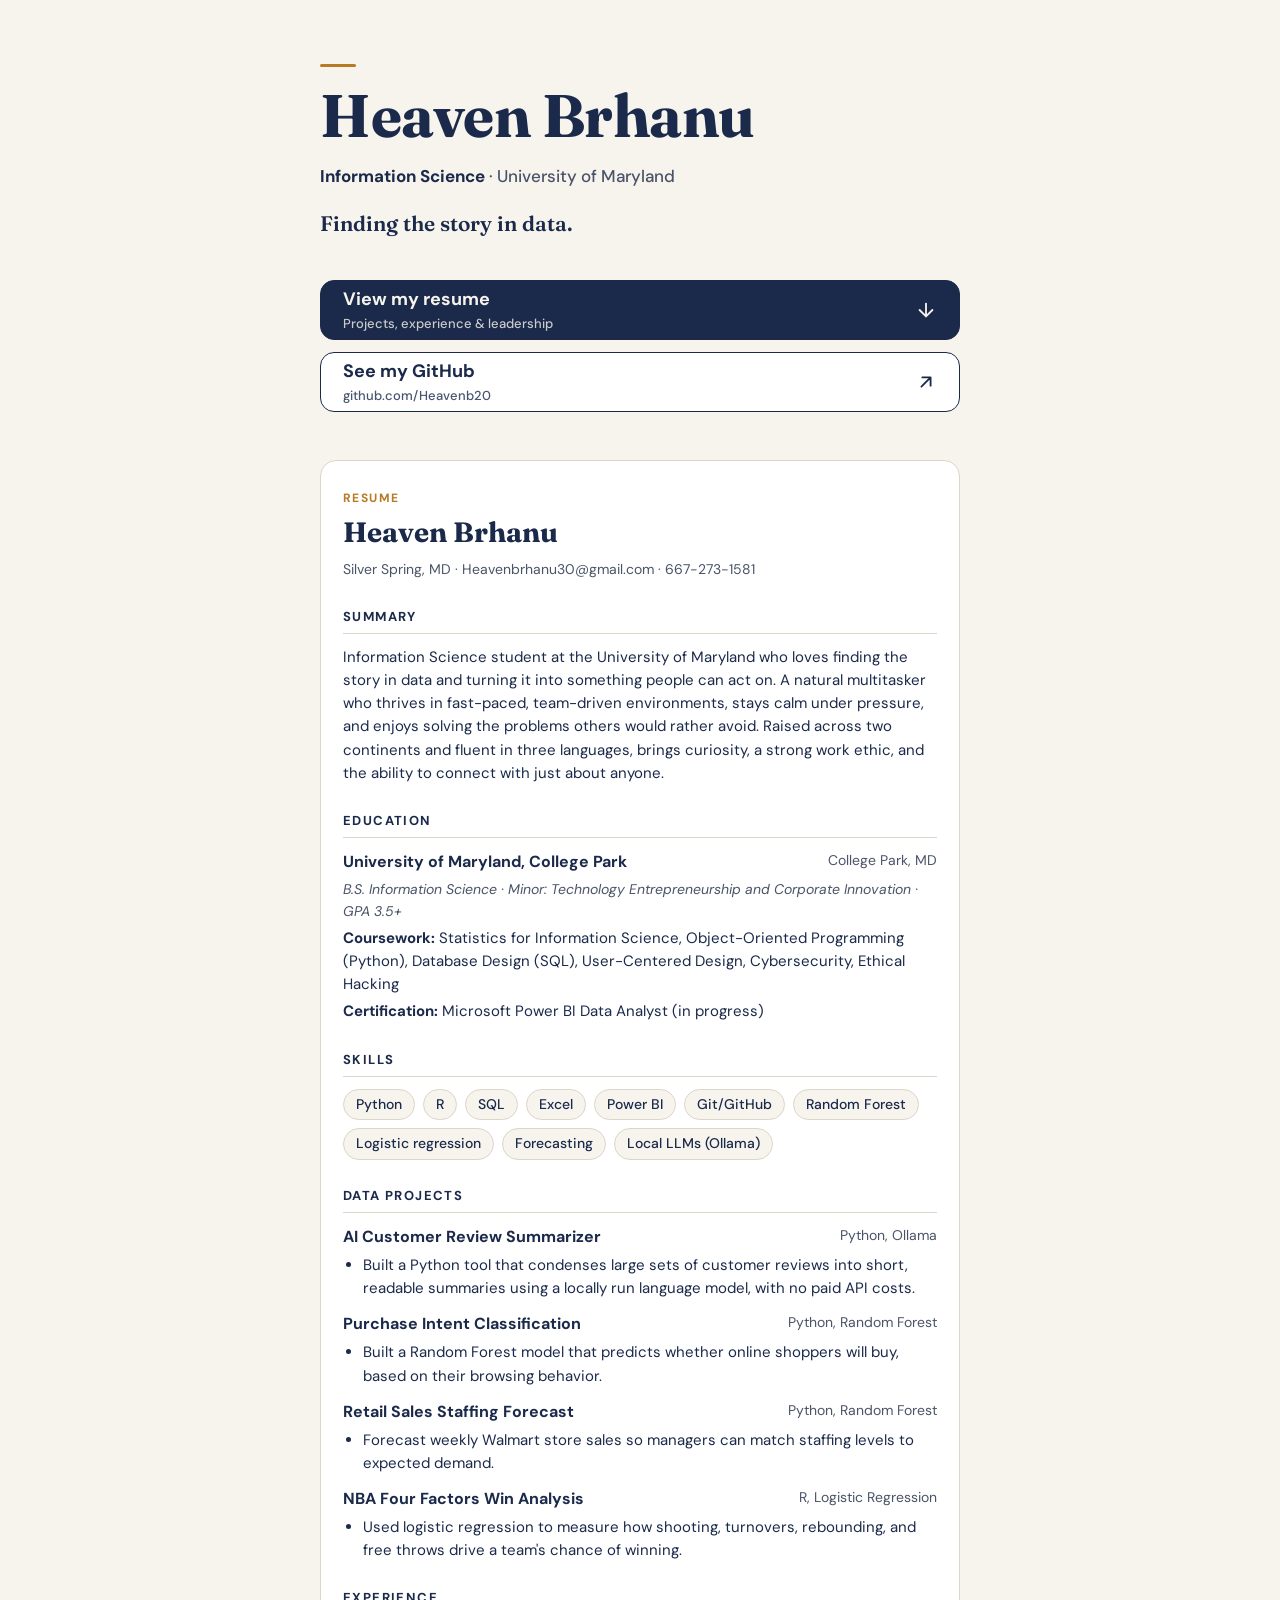
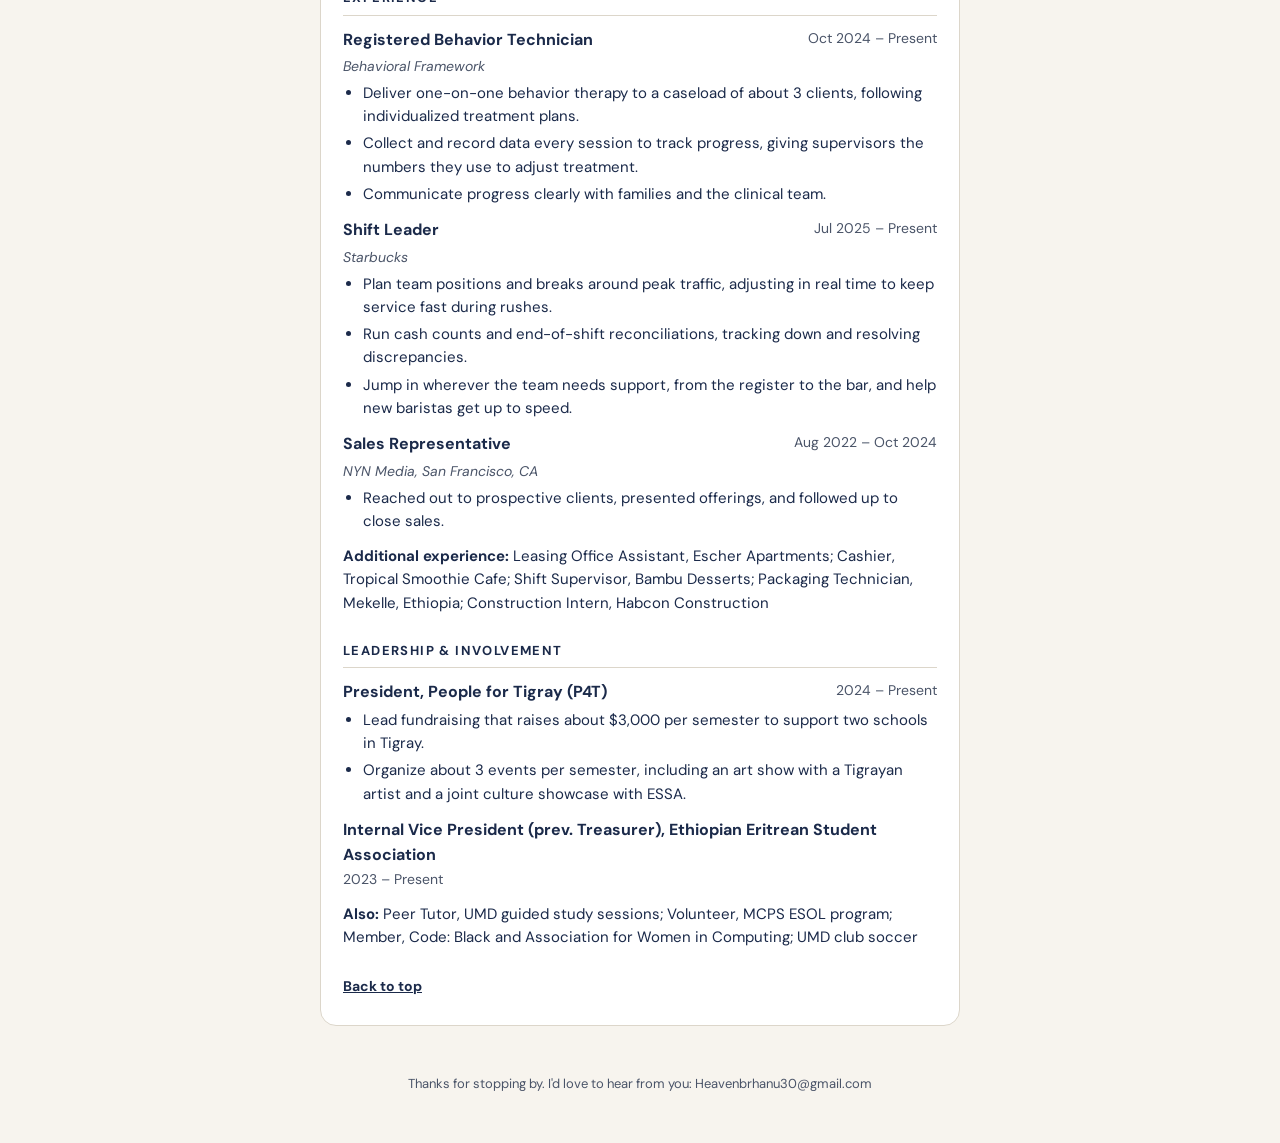
==== index.html @ 91c2128a "Create index.html" ====
<!doctype html>
<html lang="en">
<head>
<meta charset="utf-8">
<meta name="viewport" content="width=device-width, initial-scale=1, viewport-fit=cover">
<meta name="description" content="Heaven Brhanu, Information Science at the University of Maryland. Resume and GitHub.">
<title>Heaven Brhanu</title>
<link rel="preconnect" href="https://fonts.googleapis.com">
<link rel="preconnect" href="https://fonts.gstatic.com" crossorigin>
<link rel="stylesheet" href="https://fonts.googleapis.com/css2?family=Fraunces:opsz,wght@9..144,600;9..144,700&family=DM+Sans:wght@400;500;700&display=swap">
<style>
:root{
  --ground:#F7F4EE; --surface:#FFFFFF; --ink:#1B2A4A; --muted:#4A5468; --line:#DCD6CA;
  --accent:#B87A24; --btn:#1B2A4A; --btn-ink:#F7F4EE; --btn2:#FFFFFF; --btn2-ink:#1B2A4A;
}
@media (prefers-color-scheme: dark){
  :root:not([data-theme="light"]){
    color-scheme:dark;
    --ground:#141D33; --surface:#1B2742; --ink:#F2EEE6; --muted:#B4BACB; --line:#2F3C5C;
    --accent:#E0A650; --btn:#F2EEE6; --btn-ink:#141D33; --btn2:#1B2742; --btn2-ink:#F2EEE6;
  }
}
:root[data-theme="dark"]{
  color-scheme:dark;
  --ground:#141D33; --surface:#1B2742; --ink:#F2EEE6; --muted:#B4BACB; --line:#2F3C5C;
  --accent:#E0A650; --btn:#F2EEE6; --btn-ink:#141D33; --btn2:#1B2742; --btn2-ink:#F2EEE6;
}
*{box-sizing:border-box}
html{scroll-behavior:smooth}
@media (prefers-reduced-motion: reduce){html{scroll-behavior:auto}}
body{background:var(--ground);color:var(--ink);font-family:'DM Sans',system-ui,-apple-system,'Segoe UI',sans-serif;font-size:16px;line-height:1.55;padding-inline:20px}
.wrap{max-width:640px;margin:0 auto}
.intro{padding-block:56px 40px;display:flex;flex-direction:column;gap:18px}
.bar{width:36px;height:3px;background:var(--accent);border-radius:2px}
h1{font-family:'Fraunces',Georgia,serif;font-weight:700;font-size:clamp(40px,11vw,60px);line-height:1;letter-spacing:-0.5px;margin:0;text-wrap:balance}
.role{margin:0;font-size:17px;font-weight:500;color:var(--muted)}
.role strong{color:var(--ink);font-weight:700}
.tag{margin:0;font-family:'Fraunces',Georgia,serif;font-weight:600;font-size:21px;color:var(--ink)}
.actions{display:flex;flex-direction:column;gap:12px;padding-bottom:48px}
.btn{display:flex;align-items:center;justify-content:space-between;gap:12px;min-height:60px;padding:0 22px;border-radius:14px;text-decoration:none;font-weight:700;font-size:18px;border:1.5px solid var(--ink);transition:transform .15s ease}
.btn:hover{transform:translateY(-1px)}
.btn:focus-visible{outline:3px solid var(--accent);outline-offset:3px}
.btn.primary{background:var(--btn);color:var(--btn-ink)}
.btn.secondary{background:var(--btn2);color:var(--btn2-ink)}
.btn svg{flex-shrink:0}
.btn small{display:block;font-weight:500;font-size:13px;opacity:.8}
.resume{background:var(--surface);border:1px solid var(--line);border-radius:16px;padding:28px 22px;margin-bottom:48px;display:flex;flex-direction:column;gap:26px}
.resume header{display:flex;flex-direction:column;gap:4px}
.eyebrow{margin:0;font-size:12px;font-weight:700;letter-spacing:1.4px;text-transform:uppercase;color:var(--accent)}
.resume h2{font-family:'Fraunces',Georgia,serif;font-size:28px;margin:0}
.contact{margin:0;font-size:14px;color:var(--muted);word-break:break-word}
section.part{display:flex;flex-direction:column;gap:12px}
h3{margin:0;font-size:13px;font-weight:700;letter-spacing:1.4px;text-transform:uppercase;color:var(--ink);padding-bottom:6px;border-bottom:1.5px solid var(--line)}
.item{display:flex;flex-direction:column;gap:4px}
.item-head{display:flex;flex-wrap:wrap;justify-content:space-between;gap:2px 12px}
.item-head b{font-size:16px}
.item-head span{font-size:14px;color:var(--muted);font-variant-numeric:tabular-nums}
.sub{margin:0;font-size:14px;font-style:italic;color:var(--muted)}
ul{margin:0;padding-left:20px;display:flex;flex-direction:column;gap:4px}
li{font-size:15px}
p.plain{margin:0;font-size:15px}
.chips{display:flex;flex-wrap:wrap;gap:8px}
.chip{font-size:14px;font-weight:500;padding:4px 12px;border-radius:999px;border:1px solid var(--line);background:var(--ground)}
.top{align-self:flex-start;font-size:14px;font-weight:700;color:var(--ink)}
footer{padding-block:0 40px;font-size:13px;color:var(--muted);text-align:center}
</style>
</head>
<body>

<div class="wrap">
  <div class="intro">
    <div class="bar"></div>
    <h1>Heaven Brhanu</h1>
    <p class="role"><strong>Information Science</strong> · University of Maryland</p>
    <p class="tag">Finding the story in data.</p>
  </div>

  <nav class="actions" aria-label="Choose what to see">
    <a class="btn primary" href="#resume" id="go-resume">
      <span>View my resume<small>Projects, experience &amp; leadership</small></span>
      <svg width="22" height="22" viewBox="0 0 24 24" fill="none" stroke="currentColor" stroke-width="2" stroke-linecap="round" stroke-linejoin="round" aria-hidden="true"><path d="M12 5v14M5 12l7 7 7-7"/></svg>
    </a>
    <a class="btn secondary" href="https://github.com/Heavenb20"  id="go-github">
      <span>See my GitHub<small>github.com/Heavenb20</small></span>
      <svg width="22" height="22" viewBox="0 0 24 24" fill="none" stroke="currentColor" stroke-width="2" stroke-linecap="round" stroke-linejoin="round" aria-hidden="true"><path d="M7 17 17 7M8 7h9v9"/></svg>
    </a>
  </nav>

  <article class="resume" id="resume">
    <header>
      <p class="eyebrow">Resume</p>
      <h2>Heaven Brhanu</h2>
      <p class="contact">Silver Spring, MD · Heavenbrhanu30@gmail.com · 667-273-1581</p>
    </header>

    <section class="part">
      <h3>Summary</h3>
      <p class="plain">Information Science student at the University of Maryland who loves finding the story in data and turning it into something people can act on. A natural multitasker who thrives in fast-paced, team-driven environments, stays calm under pressure, and enjoys solving the problems others would rather avoid. Raised across two continents and fluent in three languages, brings curiosity, a strong work ethic, and the ability to connect with just about anyone.</p>
    </section>

    <section class="part">
      <h3>Education</h3>
      <div class="item">
        <div class="item-head"><b>University of Maryland, College Park</b><span>College Park, MD</span></div>
        <p class="sub">B.S. Information Science · Minor: Technology Entrepreneurship and Corporate Innovation · GPA 3.5+</p>
        <p class="plain"><b>Coursework:</b> Statistics for Information Science, Object-Oriented Programming (Python), Database Design (SQL), User-Centered Design, Cybersecurity, Ethical Hacking</p>
        <p class="plain"><b>Certification:</b> Microsoft Power BI Data Analyst (in progress)</p>
      </div>
    </section>

    <section class="part">
      <h3>Skills</h3>
      <div class="chips">
        <span class="chip">Python</span><span class="chip">R</span><span class="chip">SQL</span><span class="chip">Excel</span><span class="chip">Power BI</span><span class="chip">Git/GitHub</span><span class="chip">Random Forest</span><span class="chip">Logistic regression</span><span class="chip">Forecasting</span><span class="chip">Local LLMs (Ollama)</span>
      </div>
    </section>

    <section class="part">
      <h3>Data Projects</h3>
      <div class="item">
        <div class="item-head"><b>AI Customer Review Summarizer</b><span>Python, Ollama</span></div>
        <ul><li>Built a Python tool that condenses large sets of customer reviews into short, readable summaries using a locally run language model, with no paid API costs.</li></ul>
      </div>
      <div class="item">
        <div class="item-head"><b>Purchase Intent Classification</b><span>Python, Random Forest</span></div>
        <ul><li>Built a Random Forest model that predicts whether online shoppers will buy, based on their browsing behavior.</li></ul>
      </div>
      <div class="item">
        <div class="item-head"><b>Retail Sales Staffing Forecast</b><span>Python, Random Forest</span></div>
        <ul><li>Forecast weekly Walmart store sales so managers can match staffing levels to expected demand.</li></ul>
      </div>
      <div class="item">
        <div class="item-head"><b>NBA Four Factors Win Analysis</b><span>R, Logistic Regression</span></div>
        <ul><li>Used logistic regression to measure how shooting, turnovers, rebounding, and free throws drive a team's chance of winning.</li></ul>
      </div>
    </section>

    <section class="part">
      <h3>Experience</h3>
      <div class="item">
        <div class="item-head"><b>Registered Behavior Technician</b><span>Oct 2024 – Present</span></div>
        <p class="sub">Behavioral Framework</p>
        <ul>
          <li>Deliver one-on-one behavior therapy to a caseload of about 3 clients, following individualized treatment plans.</li>
          <li>Collect and record data every session to track progress, giving supervisors the numbers they use to adjust treatment.</li>
          <li>Communicate progress clearly with families and the clinical team.</li>
        </ul>
      </div>
      <div class="item">
        <div class="item-head"><b>Shift Leader</b><span>Jul 2025 – Present</span></div>
        <p class="sub">Starbucks</p>
        <ul>
          <li>Plan team positions and breaks around peak traffic, adjusting in real time to keep service fast during rushes.</li>
          <li>Run cash counts and end-of-shift reconciliations, tracking down and resolving discrepancies.</li>
          <li>Jump in wherever the team needs support, from the register to the bar, and help new baristas get up to speed.</li>
        </ul>
      </div>
      <div class="item">
        <div class="item-head"><b>Sales Representative</b><span>Aug 2022 – Oct 2024</span></div>
        <p class="sub">NYN Media, San Francisco, CA</p>
        <ul><li>Reached out to prospective clients, presented offerings, and followed up to close sales.</li></ul>
      </div>
      <p class="plain"><b>Additional experience:</b> Leasing Office Assistant, Escher Apartments; Cashier, Tropical Smoothie Cafe; Shift Supervisor, Bambu Desserts; Packaging Technician, Mekelle, Ethiopia; Construction Intern, Habcon Construction</p>
    </section>

    <section class="part">
      <h3>Leadership &amp; Involvement</h3>
      <div class="item">
        <div class="item-head"><b>President, People for Tigray (P4T)</b><span>2024 – Present</span></div>
        <ul>
          <li>Lead fundraising that raises about $3,000 per semester to support two schools in Tigray.</li>
          <li>Organize about 3 events per semester, including an art show with a Tigrayan artist and a joint culture showcase with ESSA.</li>
        </ul>
      </div>
      <div class="item">
        <div class="item-head"><b>Internal Vice President (prev. Treasurer), Ethiopian Eritrean Student Association</b><span>2023 – Present</span></div>
      </div>
      <p class="plain"><b>Also:</b> Peer Tutor, UMD guided study sessions; Volunteer, MCPS ESOL program; Member, Code: Black and Association for Women in Computing; UMD club soccer</p>
    </section>

    <a class="top" href="#go-resume">Back to top</a>
  </article>

  <footer>Thanks for stopping by. I'd love to hear from you: Heavenbrhanu30@gmail.com</footer>
</div>

</body>
</html>
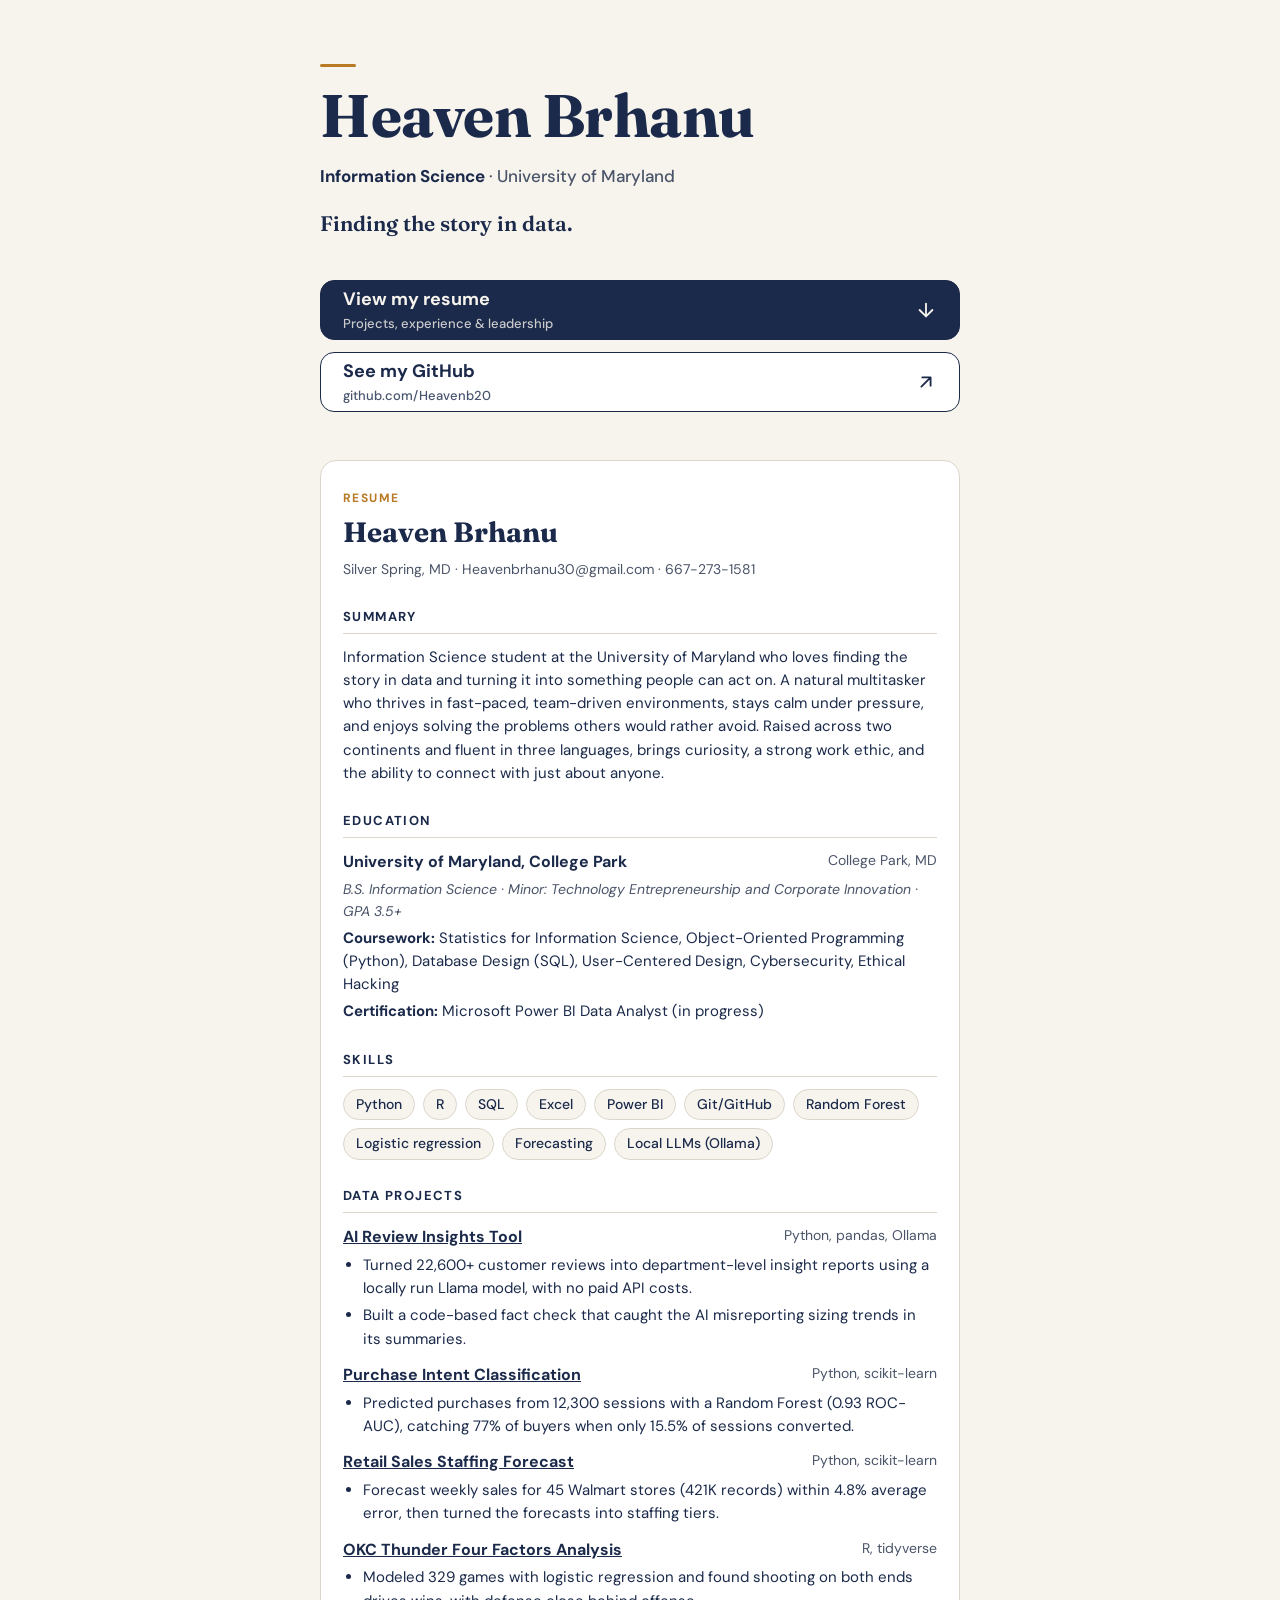
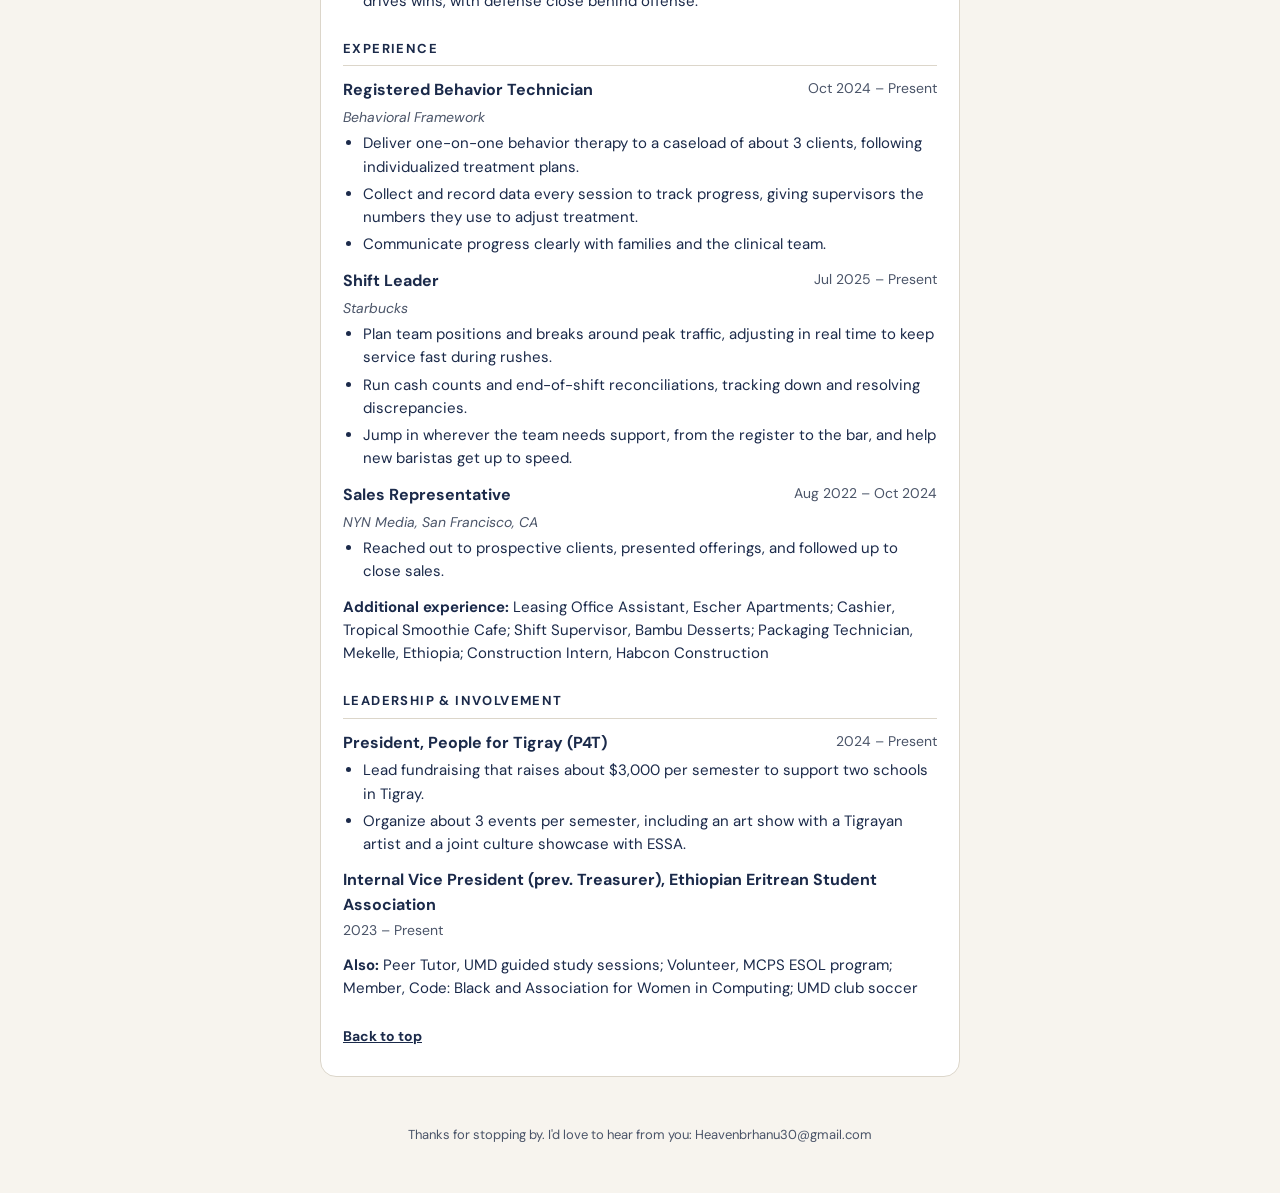
==== commit bf99e63a: "Update index.html" ====
--- a/index.html
+++ b/index.html
@@ -118,20 +118,23 @@
     <section class="part">
       <h3>Data Projects</h3>
       <div class="item">
-        <div class="item-head"><b>AI Customer Review Summarizer</b><span>Python, Ollama</span></div>
-        <ul><li>Built a Python tool that condenses large sets of customer reviews into short, readable summaries using a locally run language model, with no paid API costs.</li></ul>
+        <div class="item-head"><b><a href="https://github.com/Heavenb20/ai-review-insights" style="color:inherit">AI Review Insights Tool</a></b><span>Python, pandas, Ollama</span></div>
+        <ul>
+          <li>Turned 22,600+ customer reviews into department-level insight reports using a locally run Llama model, with no paid API costs.</li>
+          <li>Built a code-based fact check that caught the AI misreporting sizing trends in its summaries.</li>
+        </ul>
       </div>
       <div class="item">
-        <div class="item-head"><b>Purchase Intent Classification</b><span>Python, Random Forest</span></div>
-        <ul><li>Built a Random Forest model that predicts whether online shoppers will buy, based on their browsing behavior.</li></ul>
+        <div class="item-head"><b><a href="https://github.com/Heavenb20/purchase-intent-classification" style="color:inherit">Purchase Intent Classification</a></b><span>Python, scikit-learn</span></div>
+        <ul><li>Predicted purchases from 12,300 sessions with a Random Forest (0.93 ROC-AUC), catching 77% of buyers when only 15.5% of sessions converted.</li></ul>
       </div>
       <div class="item">
-        <div class="item-head"><b>Retail Sales Staffing Forecast</b><span>Python, Random Forest</span></div>
-        <ul><li>Forecast weekly Walmart store sales so managers can match staffing levels to expected demand.</li></ul>
+        <div class="item-head"><b><a href="https://github.com/Heavenb20/retail-sales-staffing-forecast" style="color:inherit">Retail Sales Staffing Forecast</a></b><span>Python, scikit-learn</span></div>
+        <ul><li>Forecast weekly sales for 45 Walmart stores (421K records) within 4.8% average error, then turned the forecasts into staffing tiers.</li></ul>
       </div>
       <div class="item">
-        <div class="item-head"><b>NBA Four Factors Win Analysis</b><span>R, Logistic Regression</span></div>
-        <ul><li>Used logistic regression to measure how shooting, turnovers, rebounding, and free throws drive a team's chance of winning.</li></ul>
+        <div class="item-head"><b><a href="https://github.com/Heavenb20/okc-four-factors" style="color:inherit">OKC Thunder Four Factors Analysis</a></b><span>R, tidyverse</span></div>
+        <ul><li>Modeled 329 games with logistic regression and found shooting on both ends drives wins, with defense close behind offense.</li></ul>
       </div>
     </section>
 
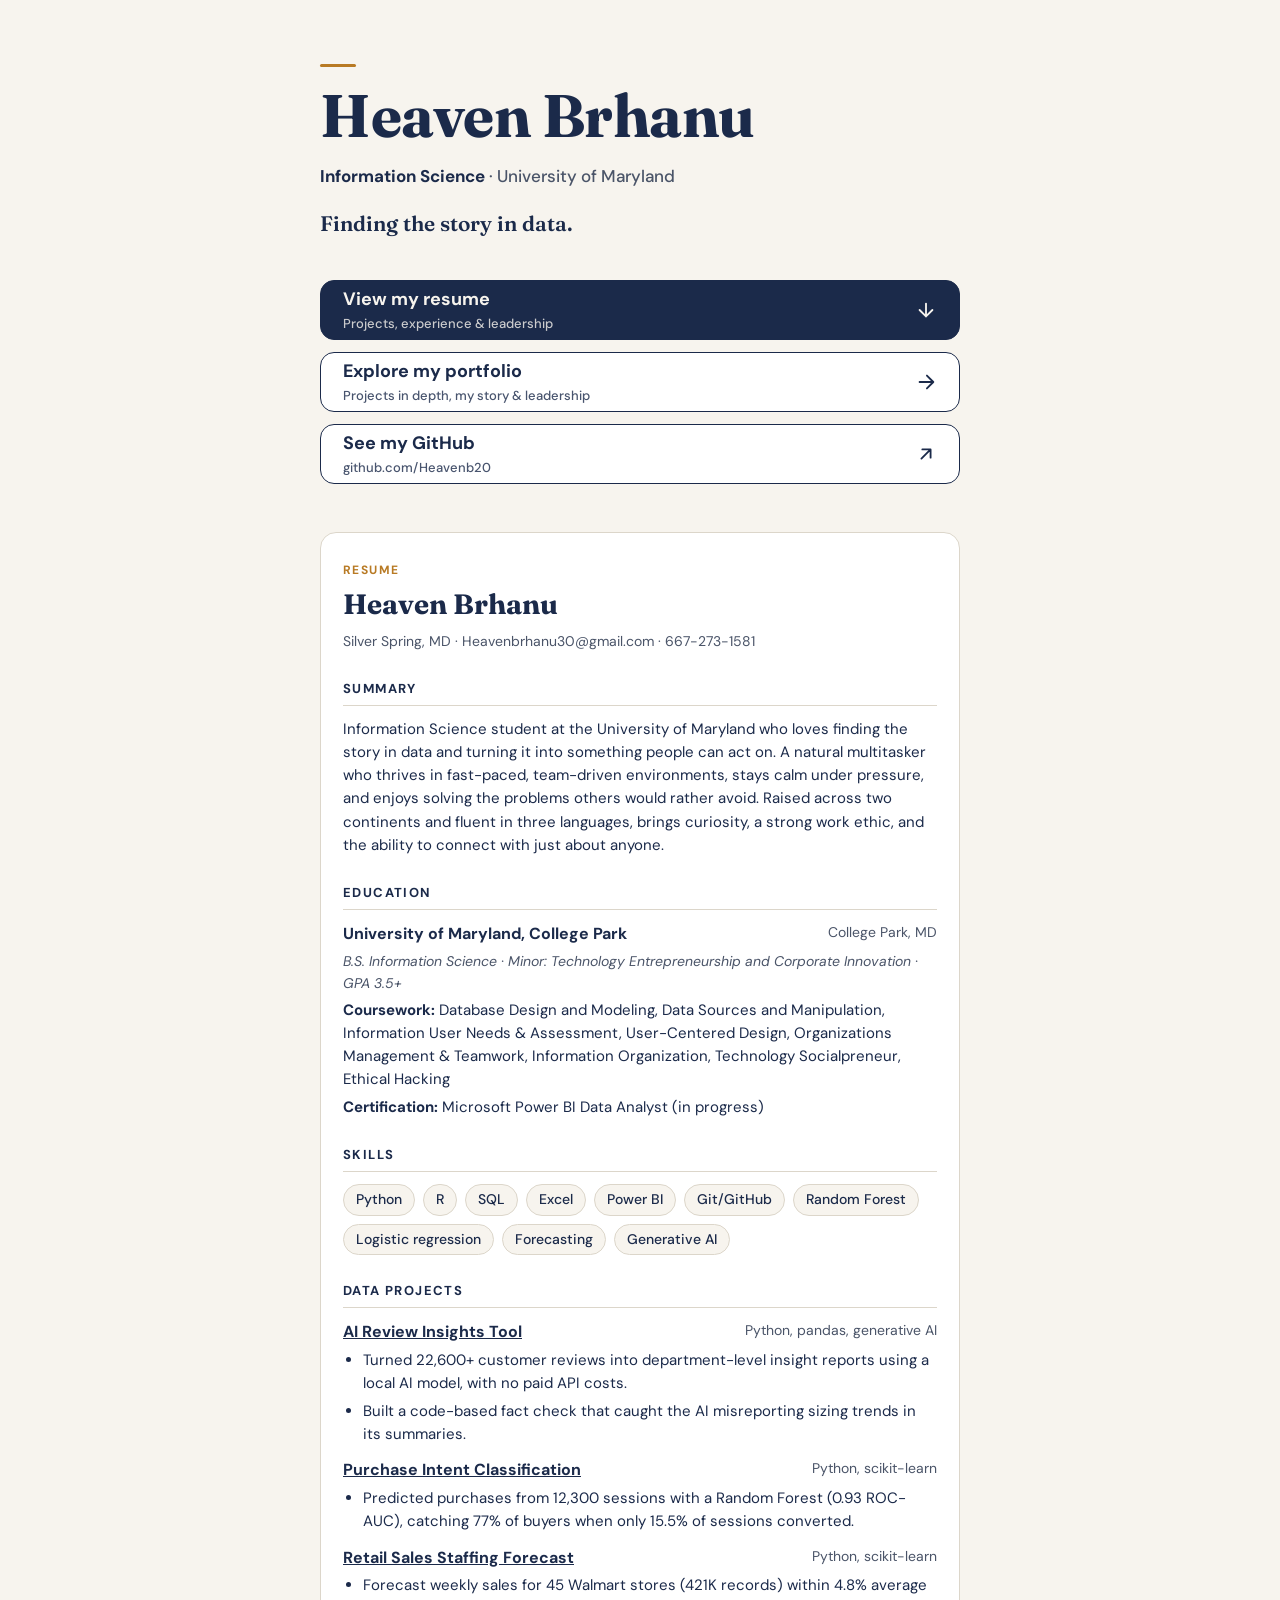
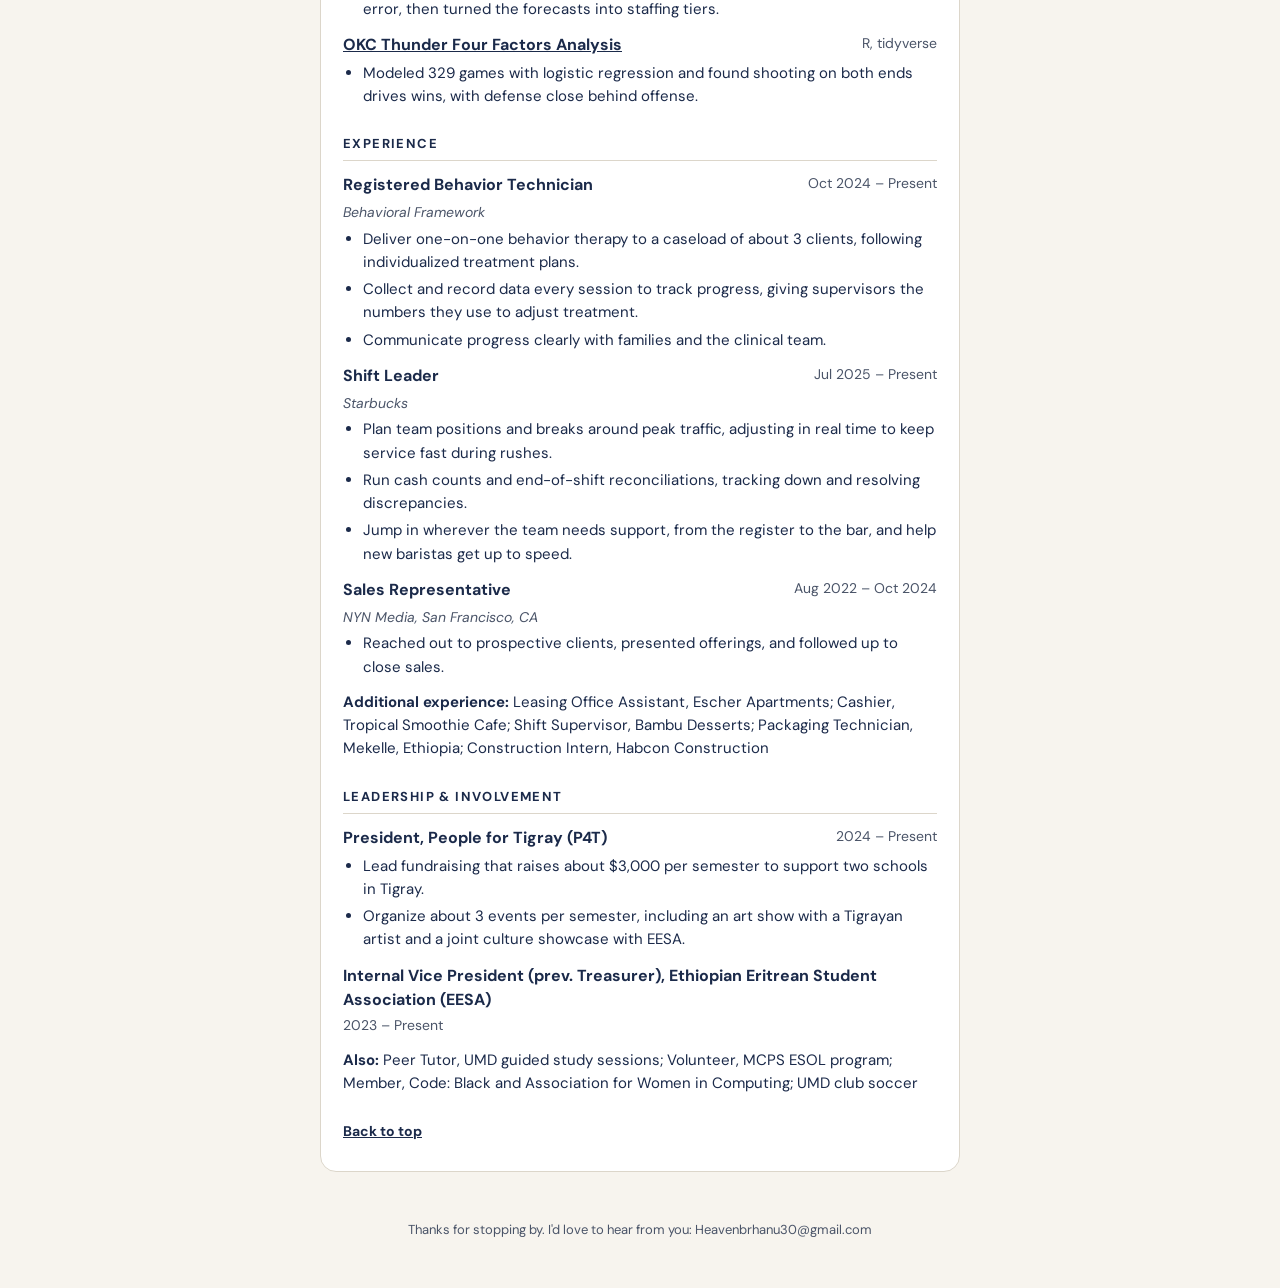
==== commit f6937c92: "Update index.html" ====
--- a/index.html
+++ b/index.html
@@ -3,7 +3,7 @@
 <head>
 <meta charset="utf-8">
 <meta name="viewport" content="width=device-width, initial-scale=1, viewport-fit=cover">
-<meta name="description" content="Heaven Brhanu, Information Science at the University of Maryland. Resume and GitHub.">
+<meta name="description" content="Heaven Brhanu, Information Science at the University of Maryland. Resume, portfolio, and GitHub.">
 <title>Heaven Brhanu</title>
 <link rel="preconnect" href="https://fonts.googleapis.com">
 <link rel="preconnect" href="https://fonts.gstatic.com" crossorigin>
@@ -80,6 +80,10 @@
       <span>View my resume<small>Projects, experience &amp; leadership</small></span>
       <svg width="22" height="22" viewBox="0 0 24 24" fill="none" stroke="currentColor" stroke-width="2" stroke-linecap="round" stroke-linejoin="round" aria-hidden="true"><path d="M12 5v14M5 12l7 7 7-7"/></svg>
     </a>
+    <a class="btn secondary" href="portfolio.html" id="go-portfolio">
+      <span>Explore my portfolio<small>Projects in depth, my story &amp; leadership</small></span>
+      <svg width="22" height="22" viewBox="0 0 24 24" fill="none" stroke="currentColor" stroke-width="2" stroke-linecap="round" stroke-linejoin="round" aria-hidden="true"><path d="M5 12h14M13 5l7 7-7 7"/></svg>
+    </a>
     <a class="btn secondary" href="https://github.com/Heavenb20"  id="go-github">
       <span>See my GitHub<small>github.com/Heavenb20</small></span>
       <svg width="22" height="22" viewBox="0 0 24 24" fill="none" stroke="currentColor" stroke-width="2" stroke-linecap="round" stroke-linejoin="round" aria-hidden="true"><path d="M7 17 17 7M8 7h9v9"/></svg>
@@ -103,7 +107,7 @@
       <div class="item">
         <div class="item-head"><b>University of Maryland, College Park</b><span>College Park, MD</span></div>
         <p class="sub">B.S. Information Science · Minor: Technology Entrepreneurship and Corporate Innovation · GPA 3.5+</p>
-        <p class="plain"><b>Coursework:</b> Statistics for Information Science, Object-Oriented Programming (Python), Database Design (SQL), User-Centered Design, Cybersecurity, Ethical Hacking</p>
+        <p class="plain"><b>Coursework:</b> Database Design and Modeling, Data Sources and Manipulation, Information User Needs &amp; Assessment, User-Centered Design, Organizations Management &amp; Teamwork, Information Organization, Technology Socialpreneur, Ethical Hacking</p>
         <p class="plain"><b>Certification:</b> Microsoft Power BI Data Analyst (in progress)</p>
       </div>
     </section>
@@ -111,16 +115,16 @@
     <section class="part">
       <h3>Skills</h3>
       <div class="chips">
-        <span class="chip">Python</span><span class="chip">R</span><span class="chip">SQL</span><span class="chip">Excel</span><span class="chip">Power BI</span><span class="chip">Git/GitHub</span><span class="chip">Random Forest</span><span class="chip">Logistic regression</span><span class="chip">Forecasting</span><span class="chip">Local LLMs (Ollama)</span>
+        <span class="chip">Python</span><span class="chip">R</span><span class="chip">SQL</span><span class="chip">Excel</span><span class="chip">Power BI</span><span class="chip">Git/GitHub</span><span class="chip">Random Forest</span><span class="chip">Logistic regression</span><span class="chip">Forecasting</span><span class="chip">Generative AI</span>
       </div>
     </section>
 
     <section class="part">
       <h3>Data Projects</h3>
       <div class="item">
-        <div class="item-head"><b><a href="https://github.com/Heavenb20/ai-review-insights" style="color:inherit">AI Review Insights Tool</a></b><span>Python, pandas, Ollama</span></div>
+        <div class="item-head"><b><a href="https://github.com/Heavenb20/ai-review-insights" style="color:inherit">AI Review Insights Tool</a></b><span>Python, pandas, generative AI</span></div>
         <ul>
-          <li>Turned 22,600+ customer reviews into department-level insight reports using a locally run Llama model, with no paid API costs.</li>
+          <li>Turned 22,600+ customer reviews into department-level insight reports using a local AI model, with no paid API costs.</li>
           <li>Built a code-based fact check that caught the AI misreporting sizing trends in its summaries.</li>
         </ul>
       </div>
@@ -172,11 +176,11 @@
         <div class="item-head"><b>President, People for Tigray (P4T)</b><span>2024 – Present</span></div>
         <ul>
           <li>Lead fundraising that raises about $3,000 per semester to support two schools in Tigray.</li>
-          <li>Organize about 3 events per semester, including an art show with a Tigrayan artist and a joint culture showcase with ESSA.</li>
+          <li>Organize about 3 events per semester, including an art show with a Tigrayan artist and a joint culture showcase with EESA.</li>
         </ul>
       </div>
       <div class="item">
-        <div class="item-head"><b>Internal Vice President (prev. Treasurer), Ethiopian Eritrean Student Association</b><span>2023 – Present</span></div>
+        <div class="item-head"><b>Internal Vice President (prev. Treasurer), Ethiopian Eritrean Student Association (EESA)</b><span>2023 – Present</span></div>
       </div>
       <p class="plain"><b>Also:</b> Peer Tutor, UMD guided study sessions; Volunteer, MCPS ESOL program; Member, Code: Black and Association for Women in Computing; UMD club soccer</p>
     </section>
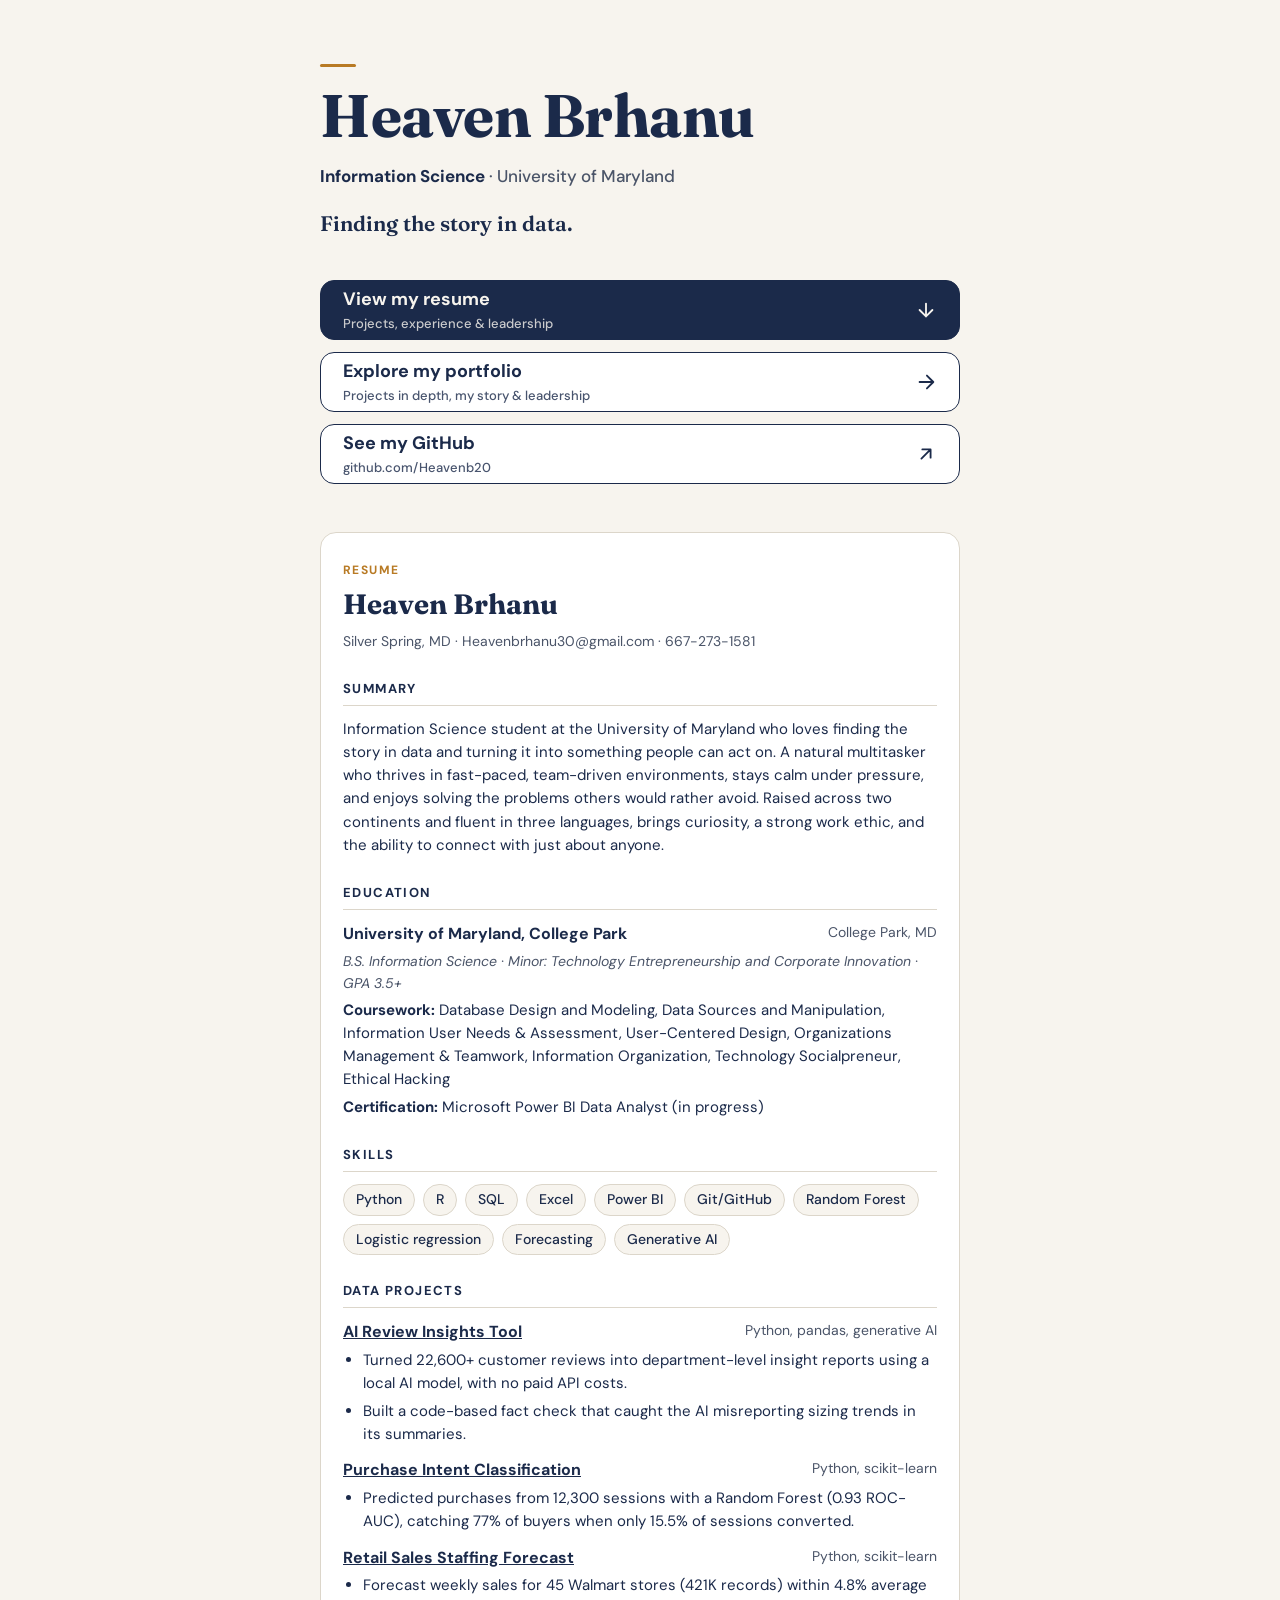
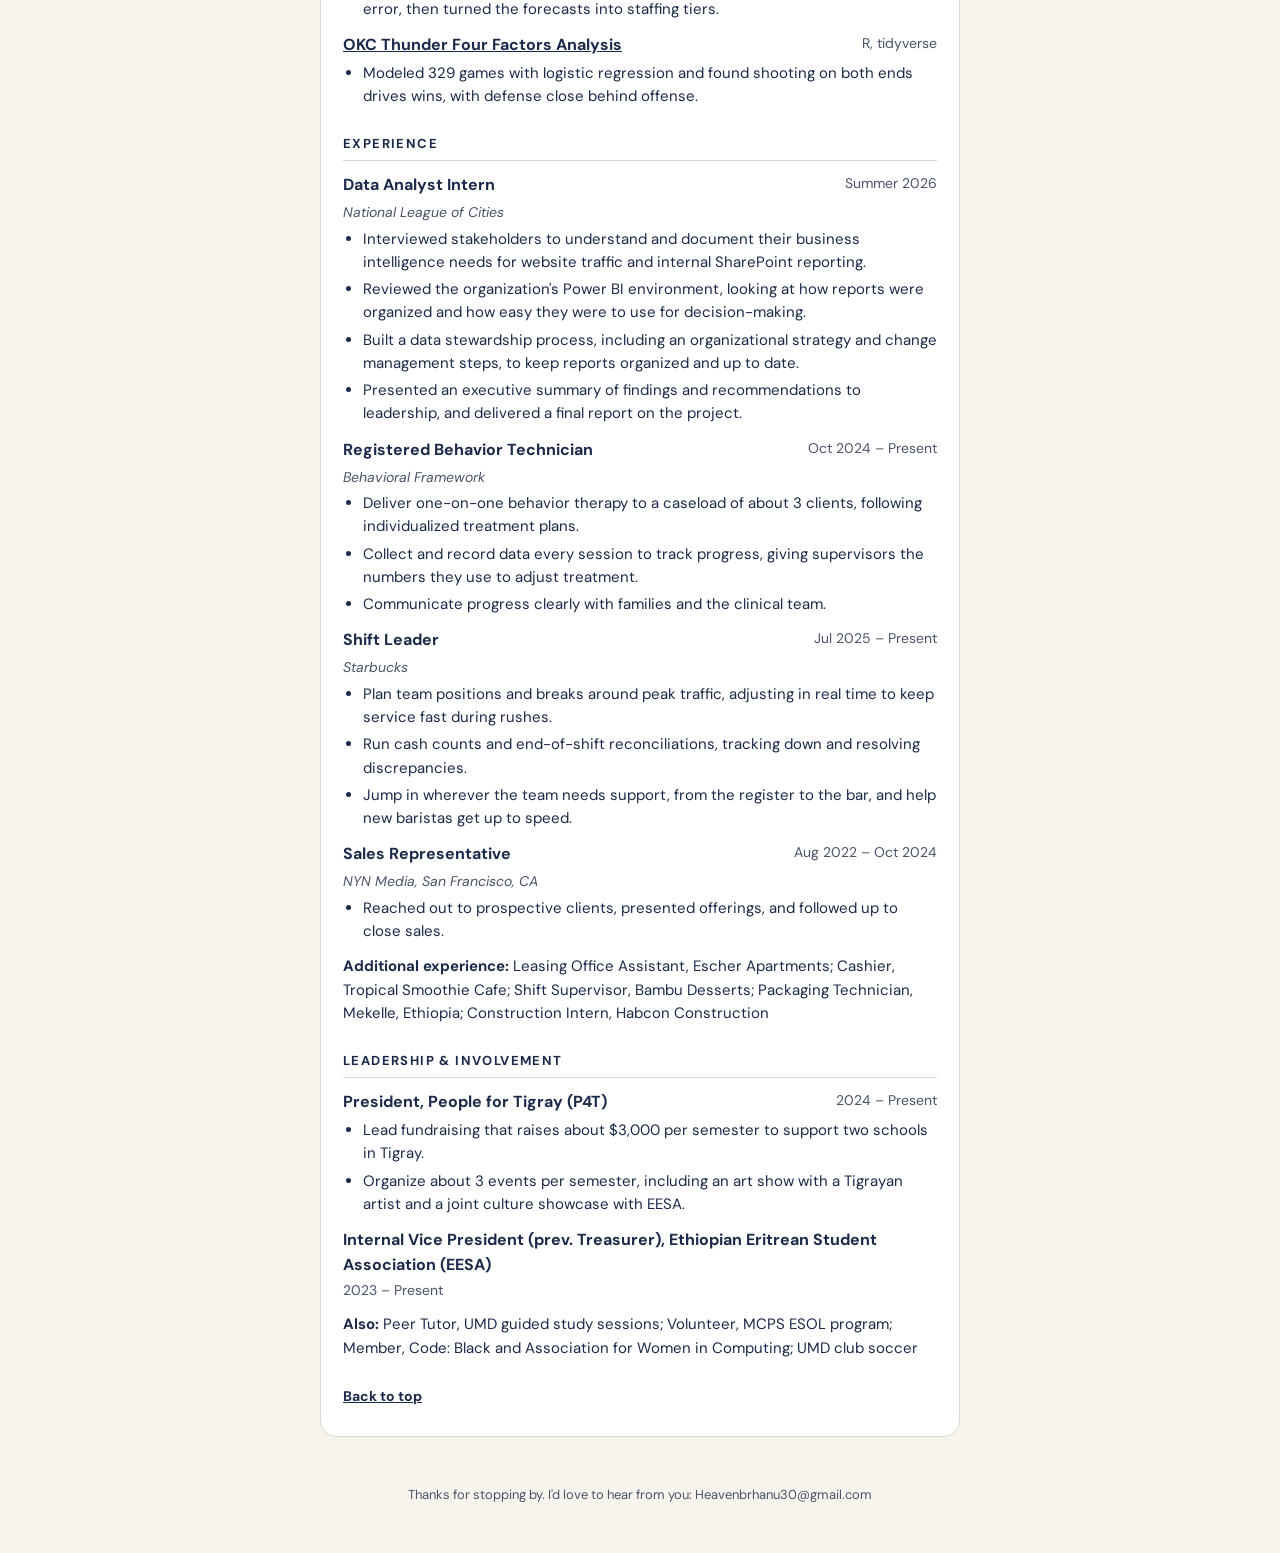
==== commit 6859cd6f: "Add National League of Cities internship to home page" ====
--- a/index.html
+++ b/index.html
@@ -145,6 +145,16 @@
     <section class="part">
       <h3>Experience</h3>
       <div class="item">
+        <div class="item-head"><b>Data Analyst Intern</b><span>Summer 2026</span></div>
+        <p class="sub">National League of Cities</p>
+        <ul>
+          <li>Interviewed stakeholders to understand and document their business intelligence needs for website traffic and internal SharePoint reporting.</li>
+          <li>Reviewed the organization's Power BI environment, looking at how reports were organized and how easy they were to use for decision-making.</li>
+          <li>Built a data stewardship process, including an organizational strategy and change management steps, to keep reports organized and up to date.</li>
+          <li>Presented an executive summary of findings and recommendations to leadership, and delivered a final report on the project.</li>
+        </ul>
+      </div>
+      <div class="item">
         <div class="item-head"><b>Registered Behavior Technician</b><span>Oct 2024 – Present</span></div>
         <p class="sub">Behavioral Framework</p>
         <ul>
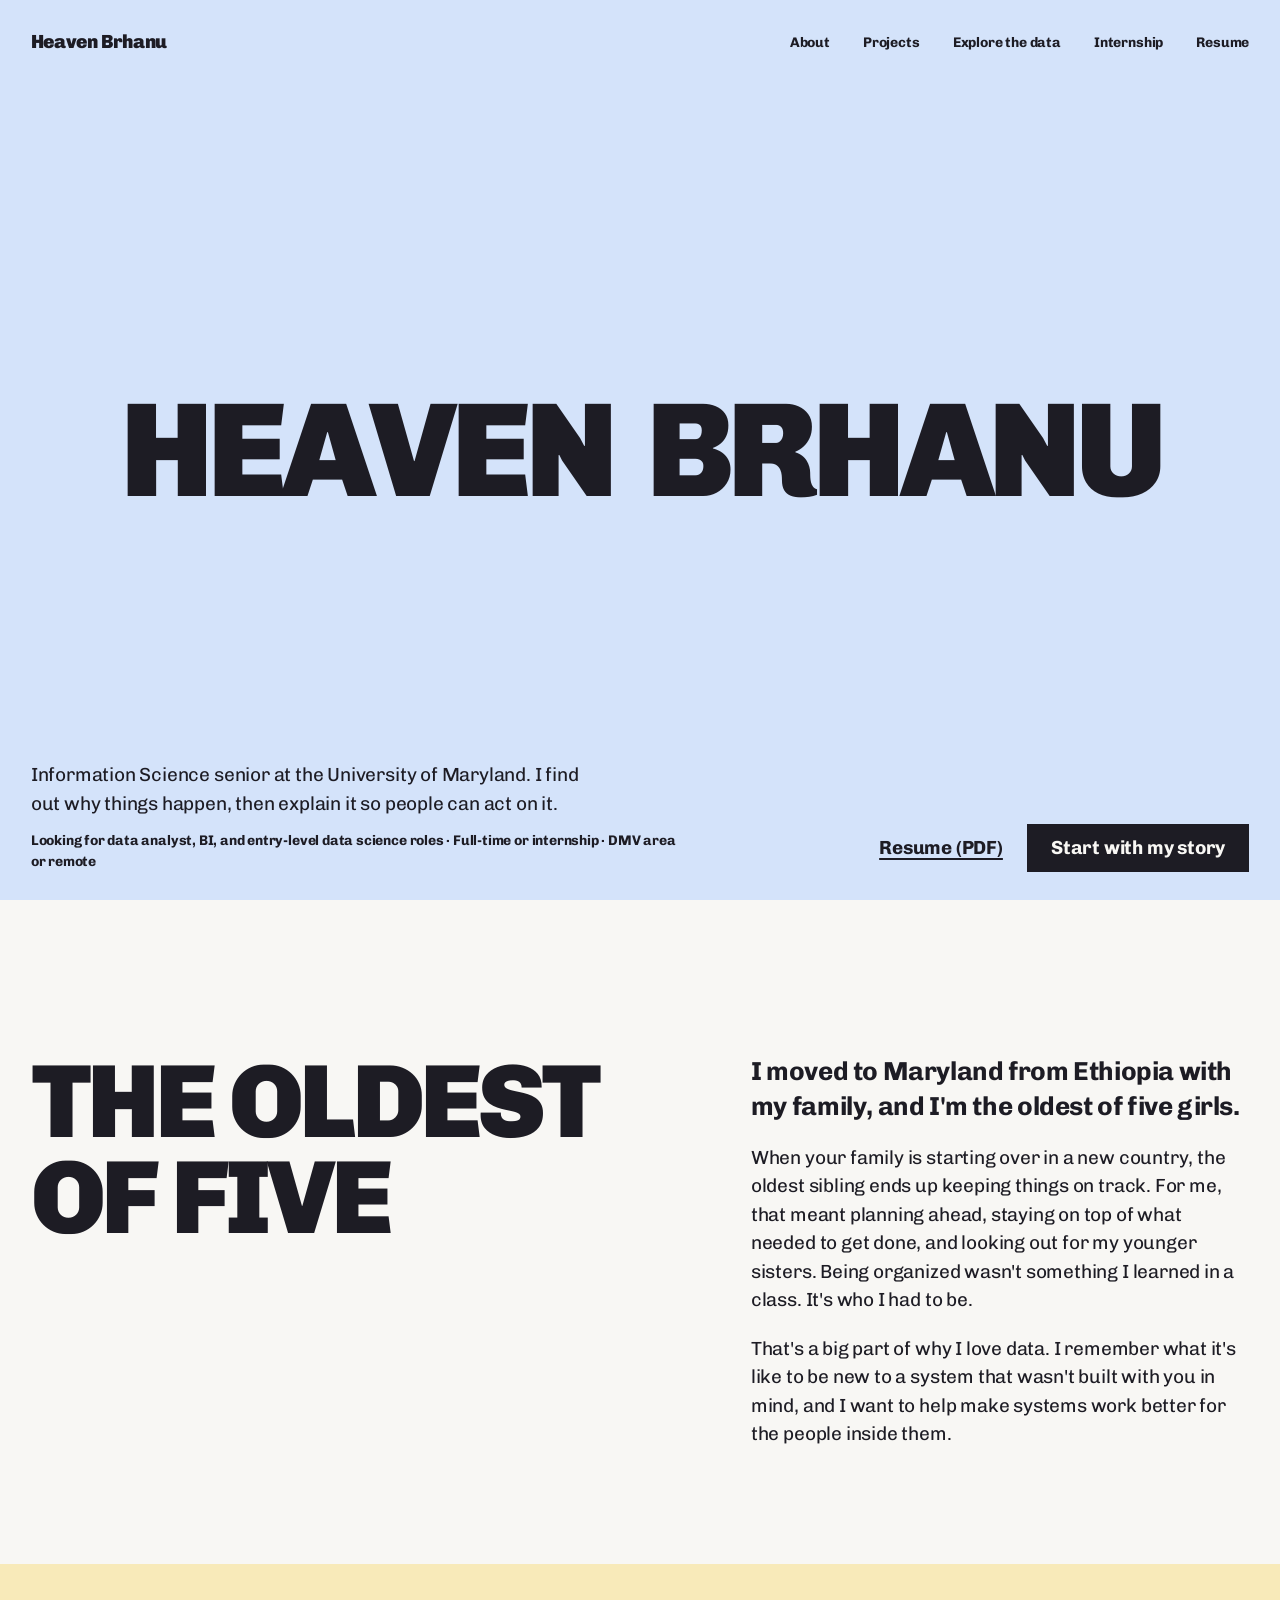
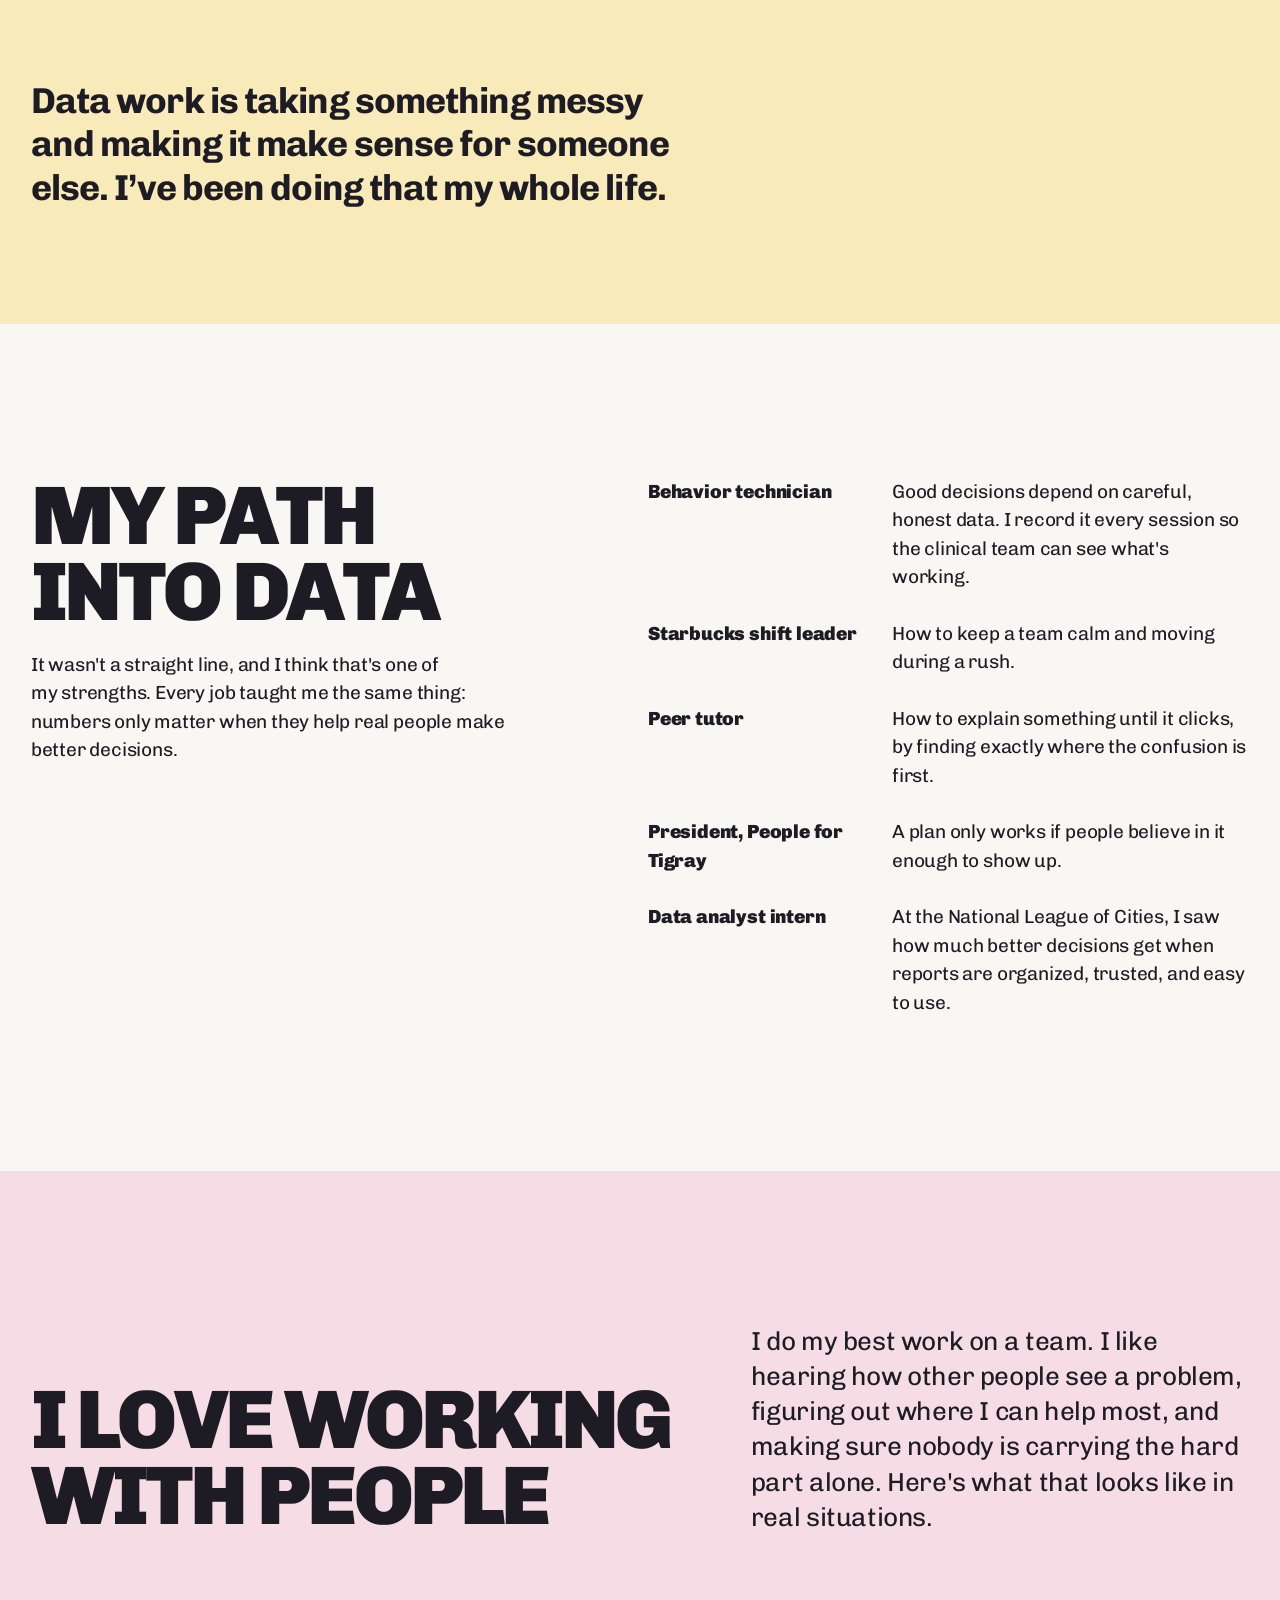
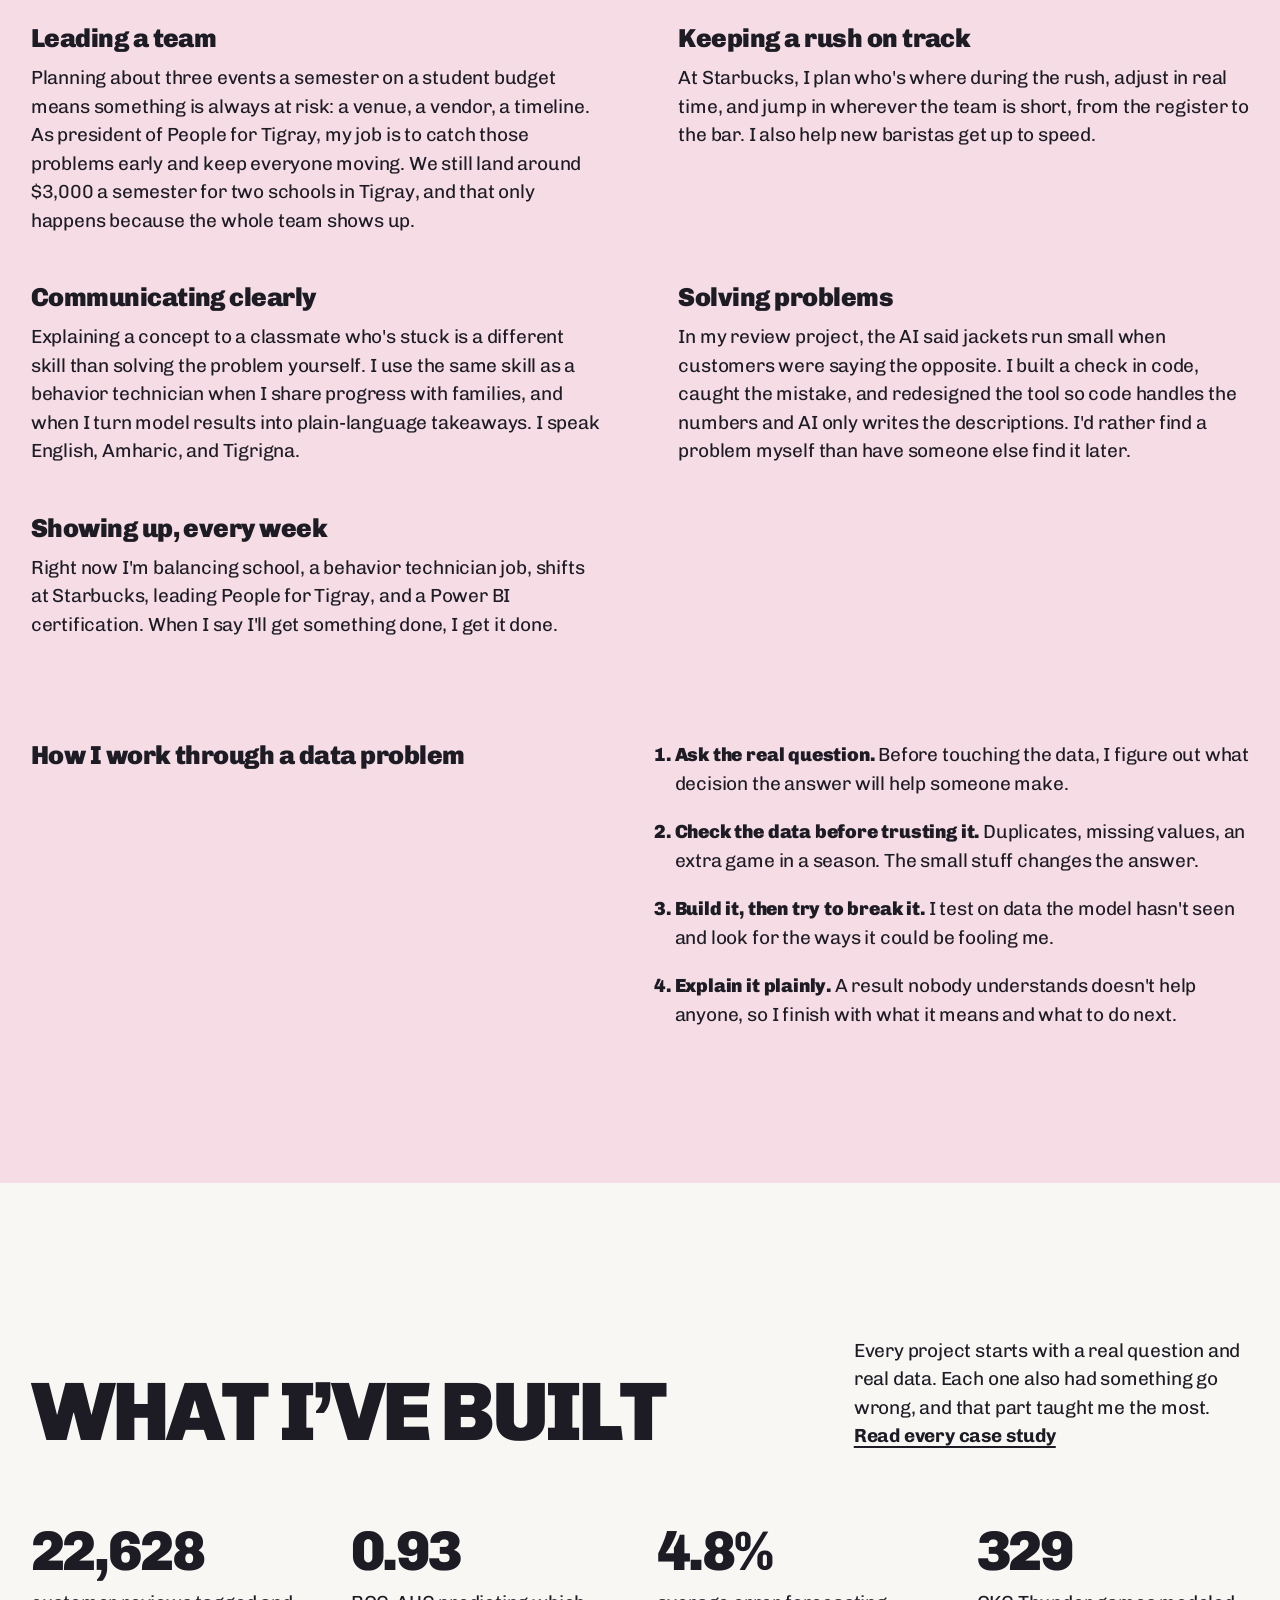
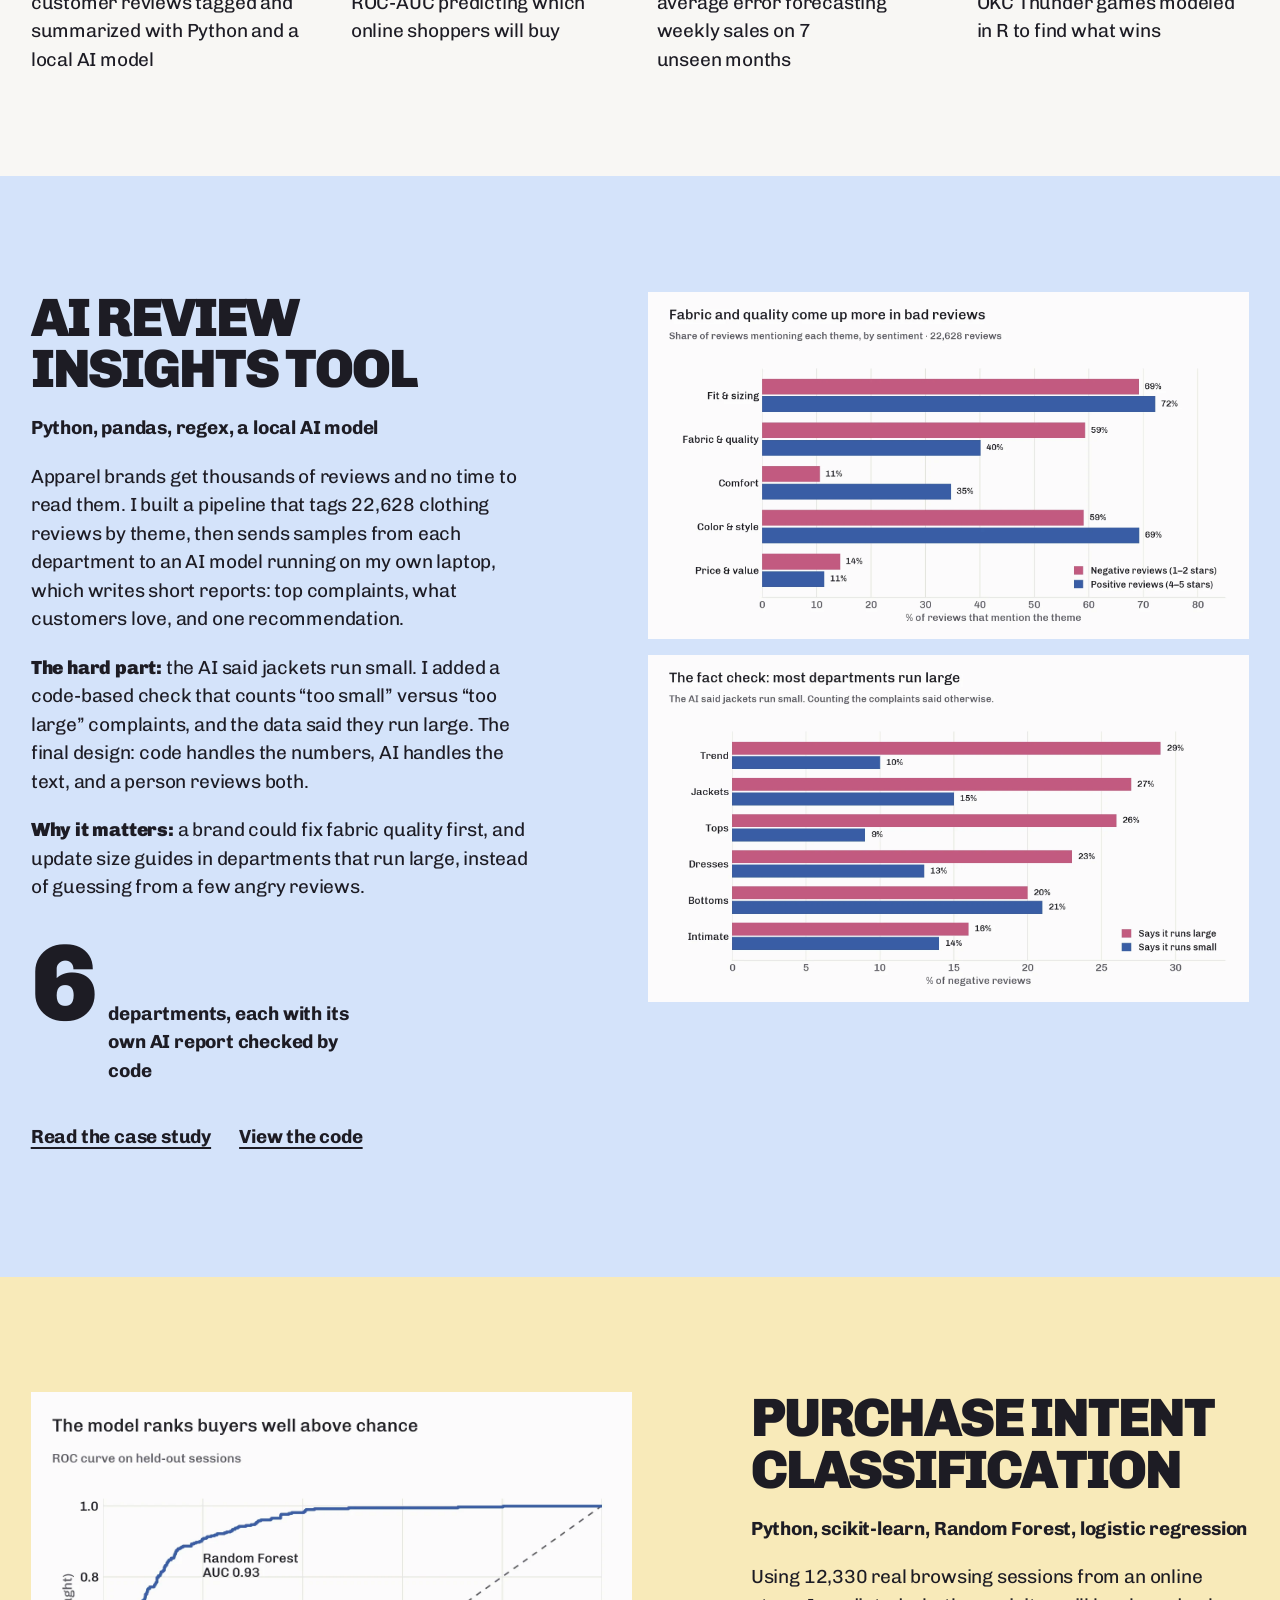
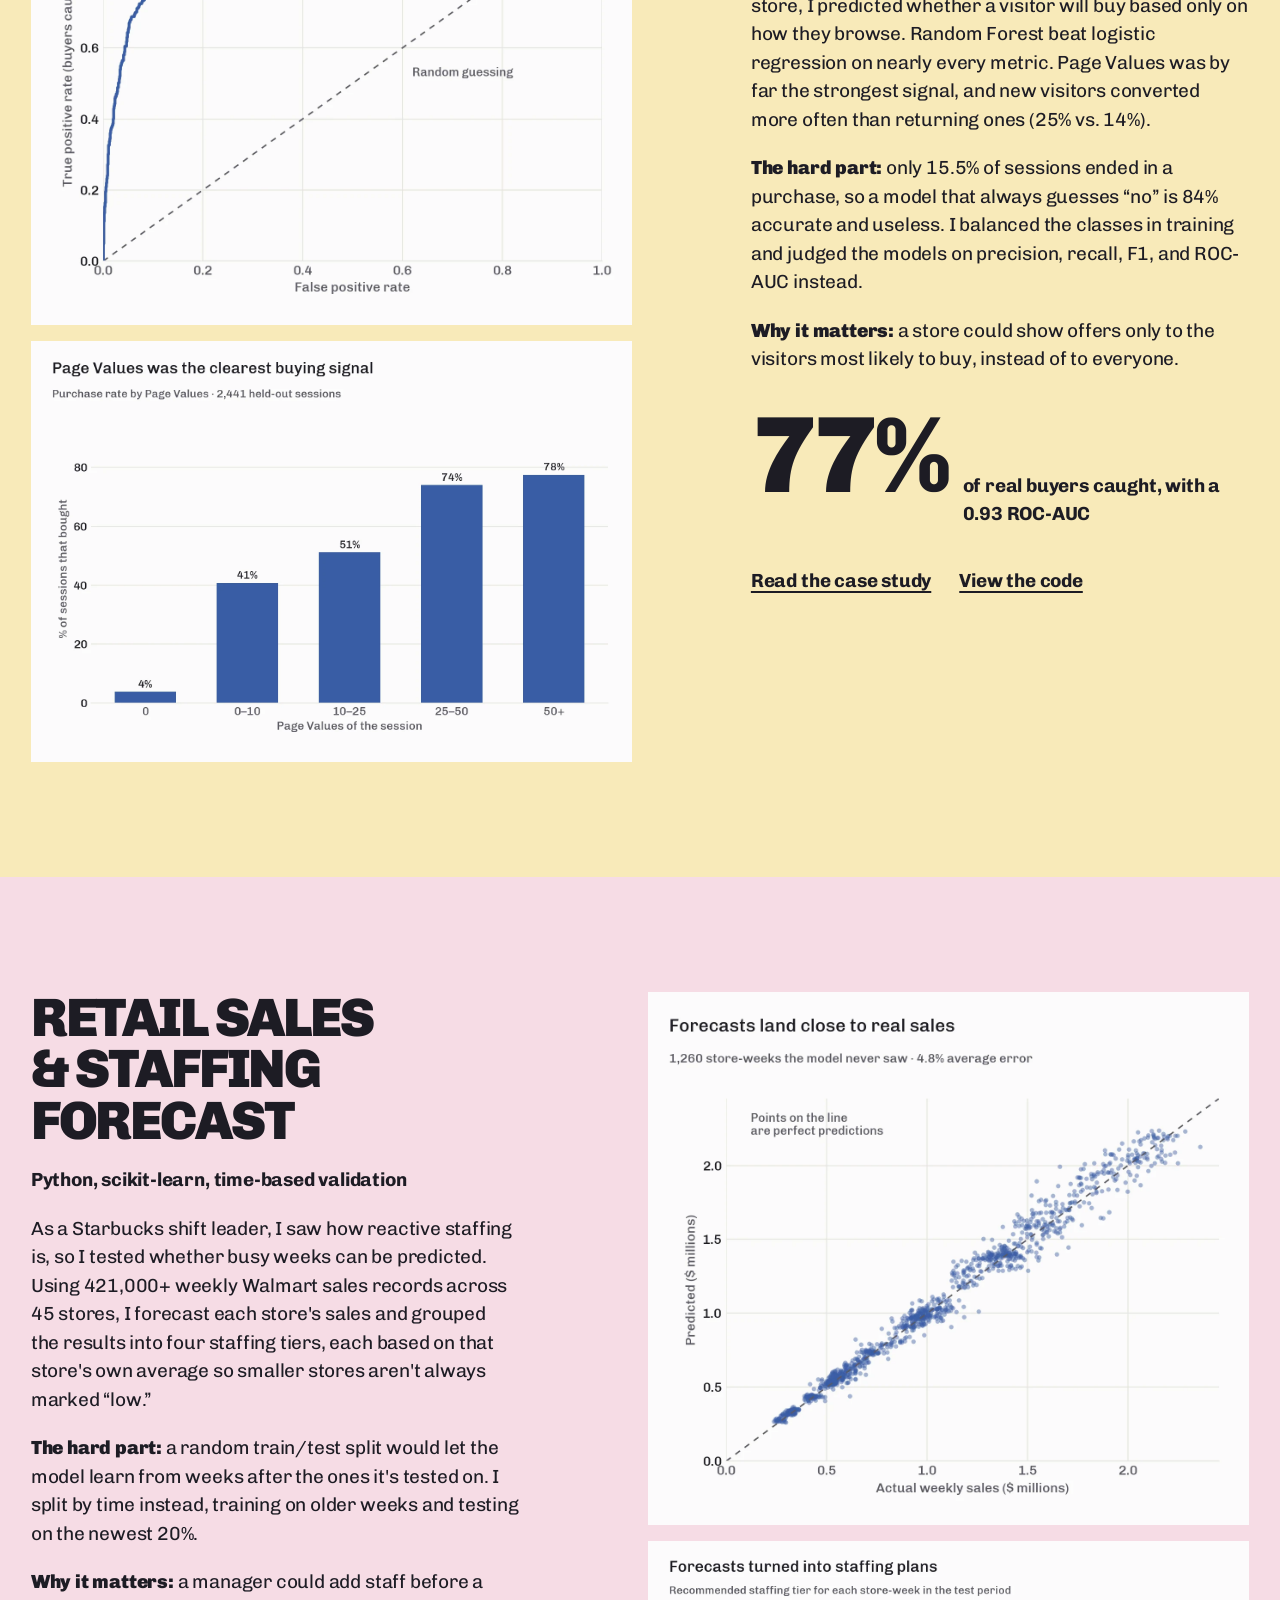
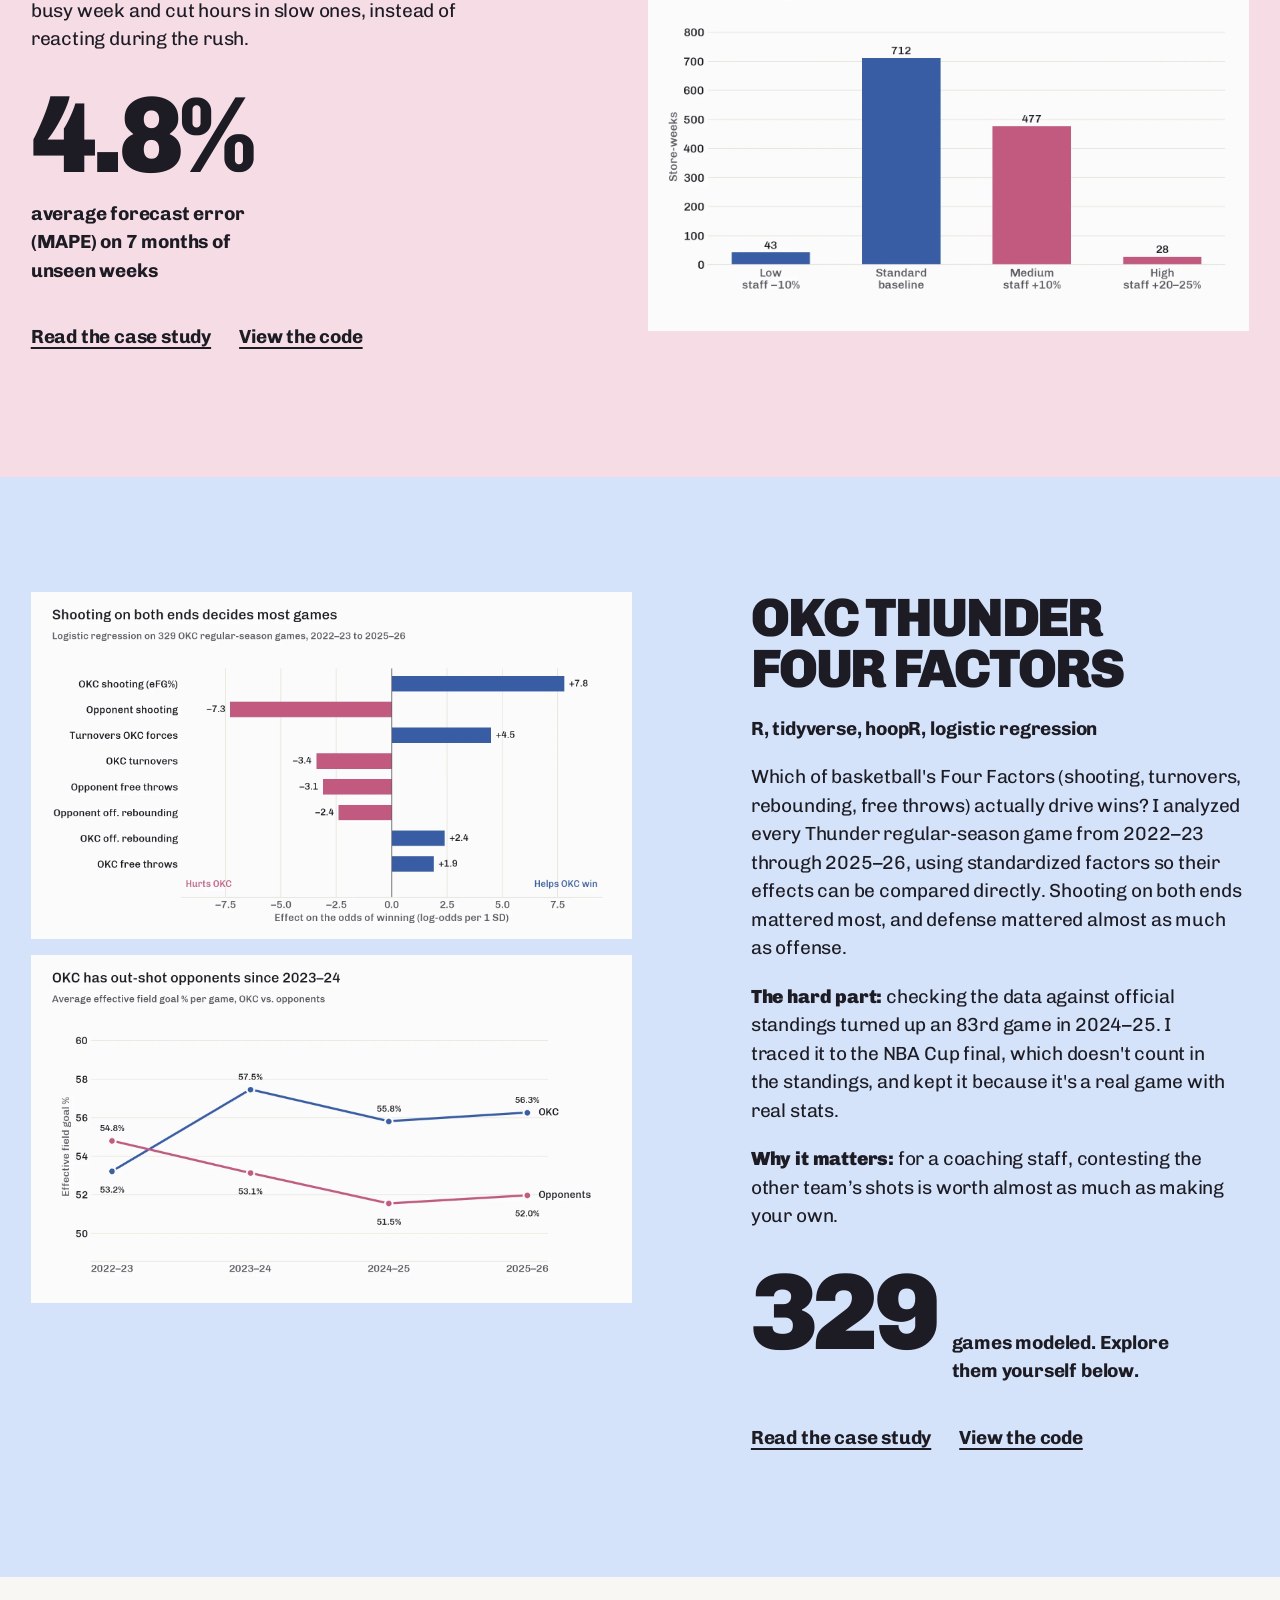
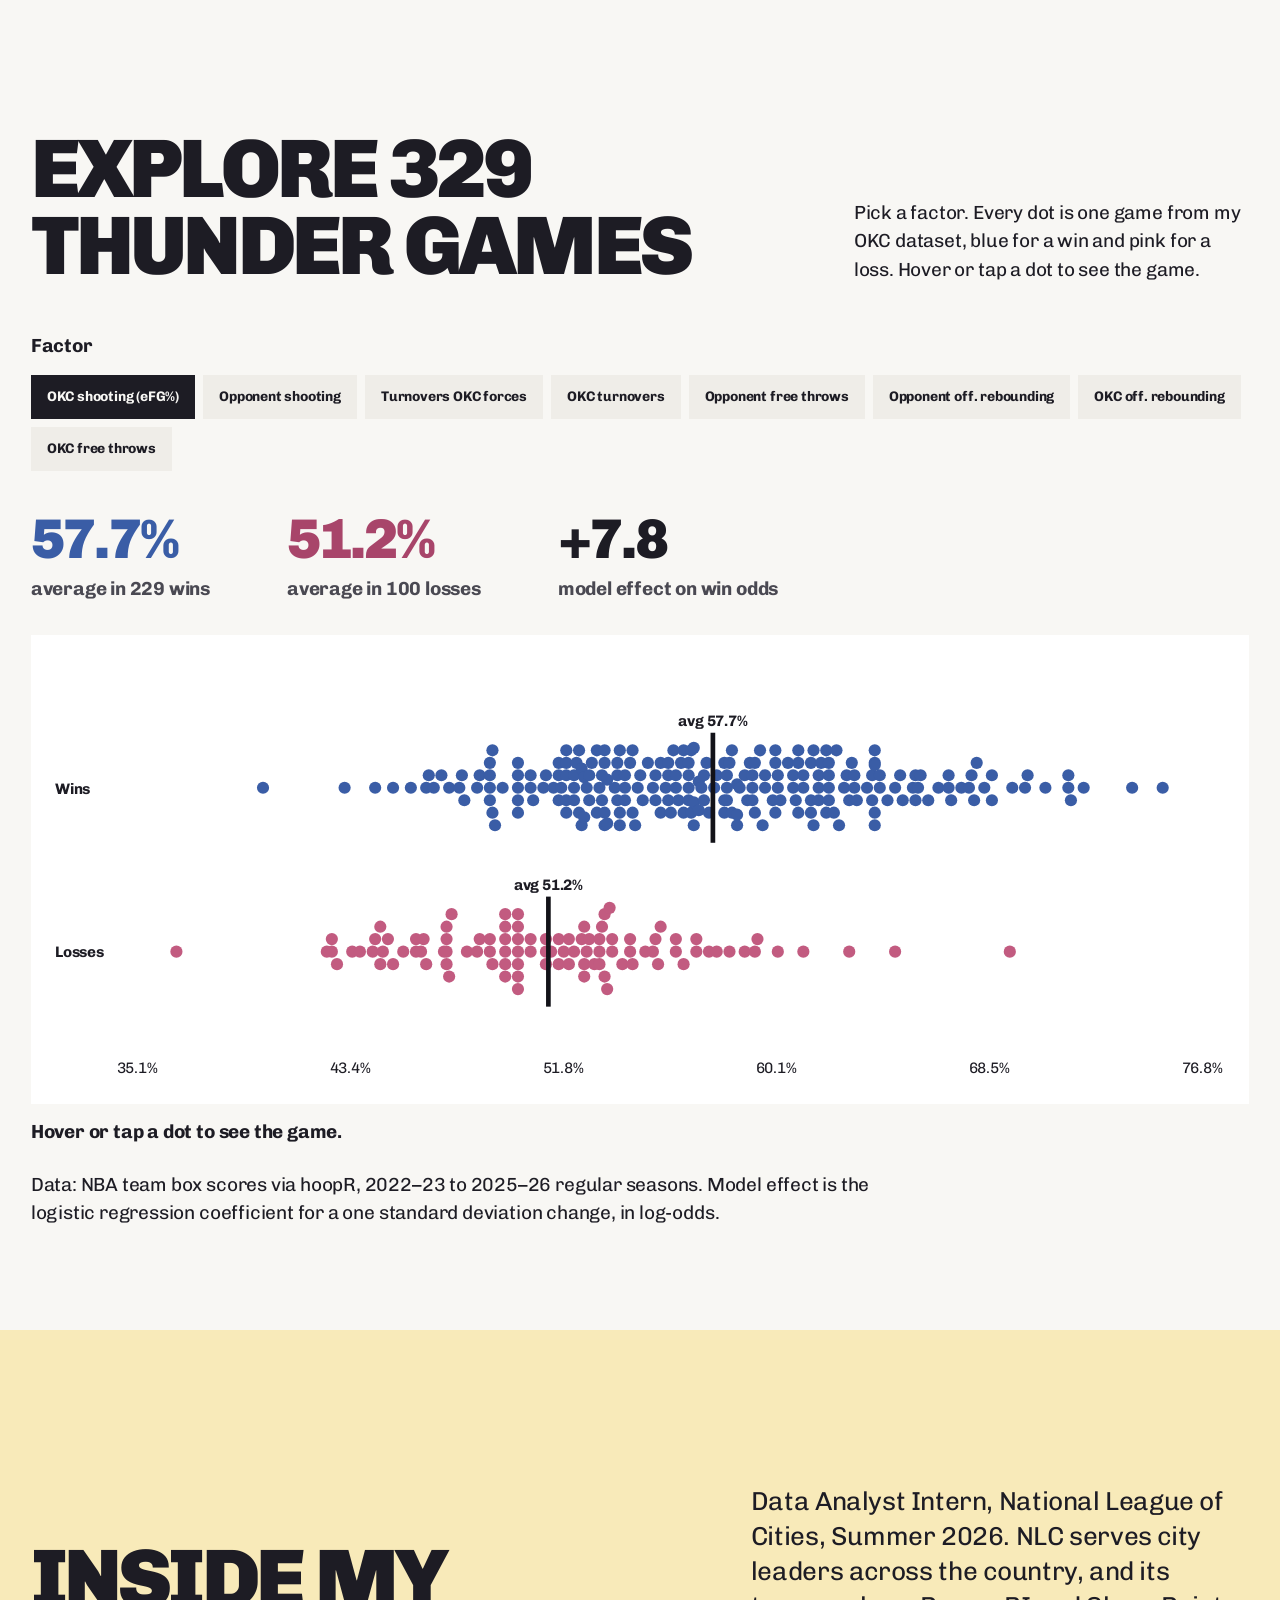
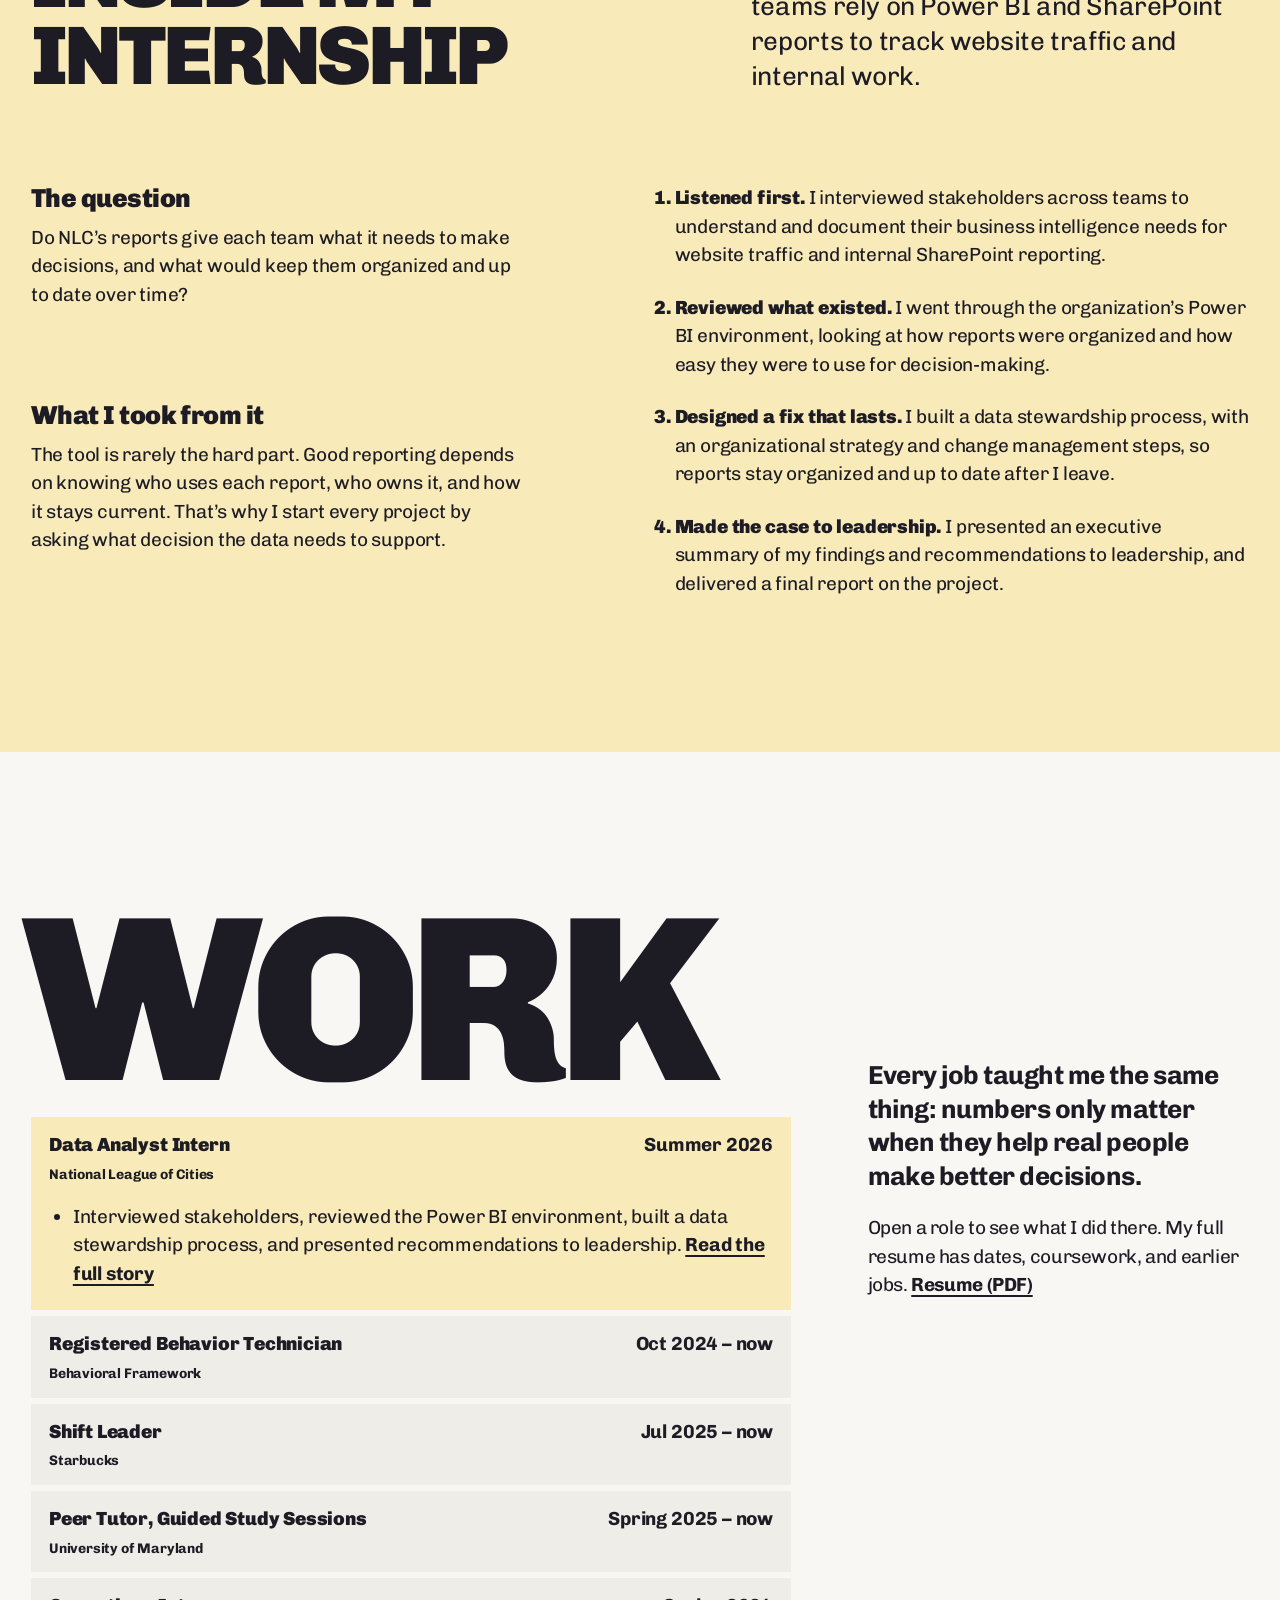
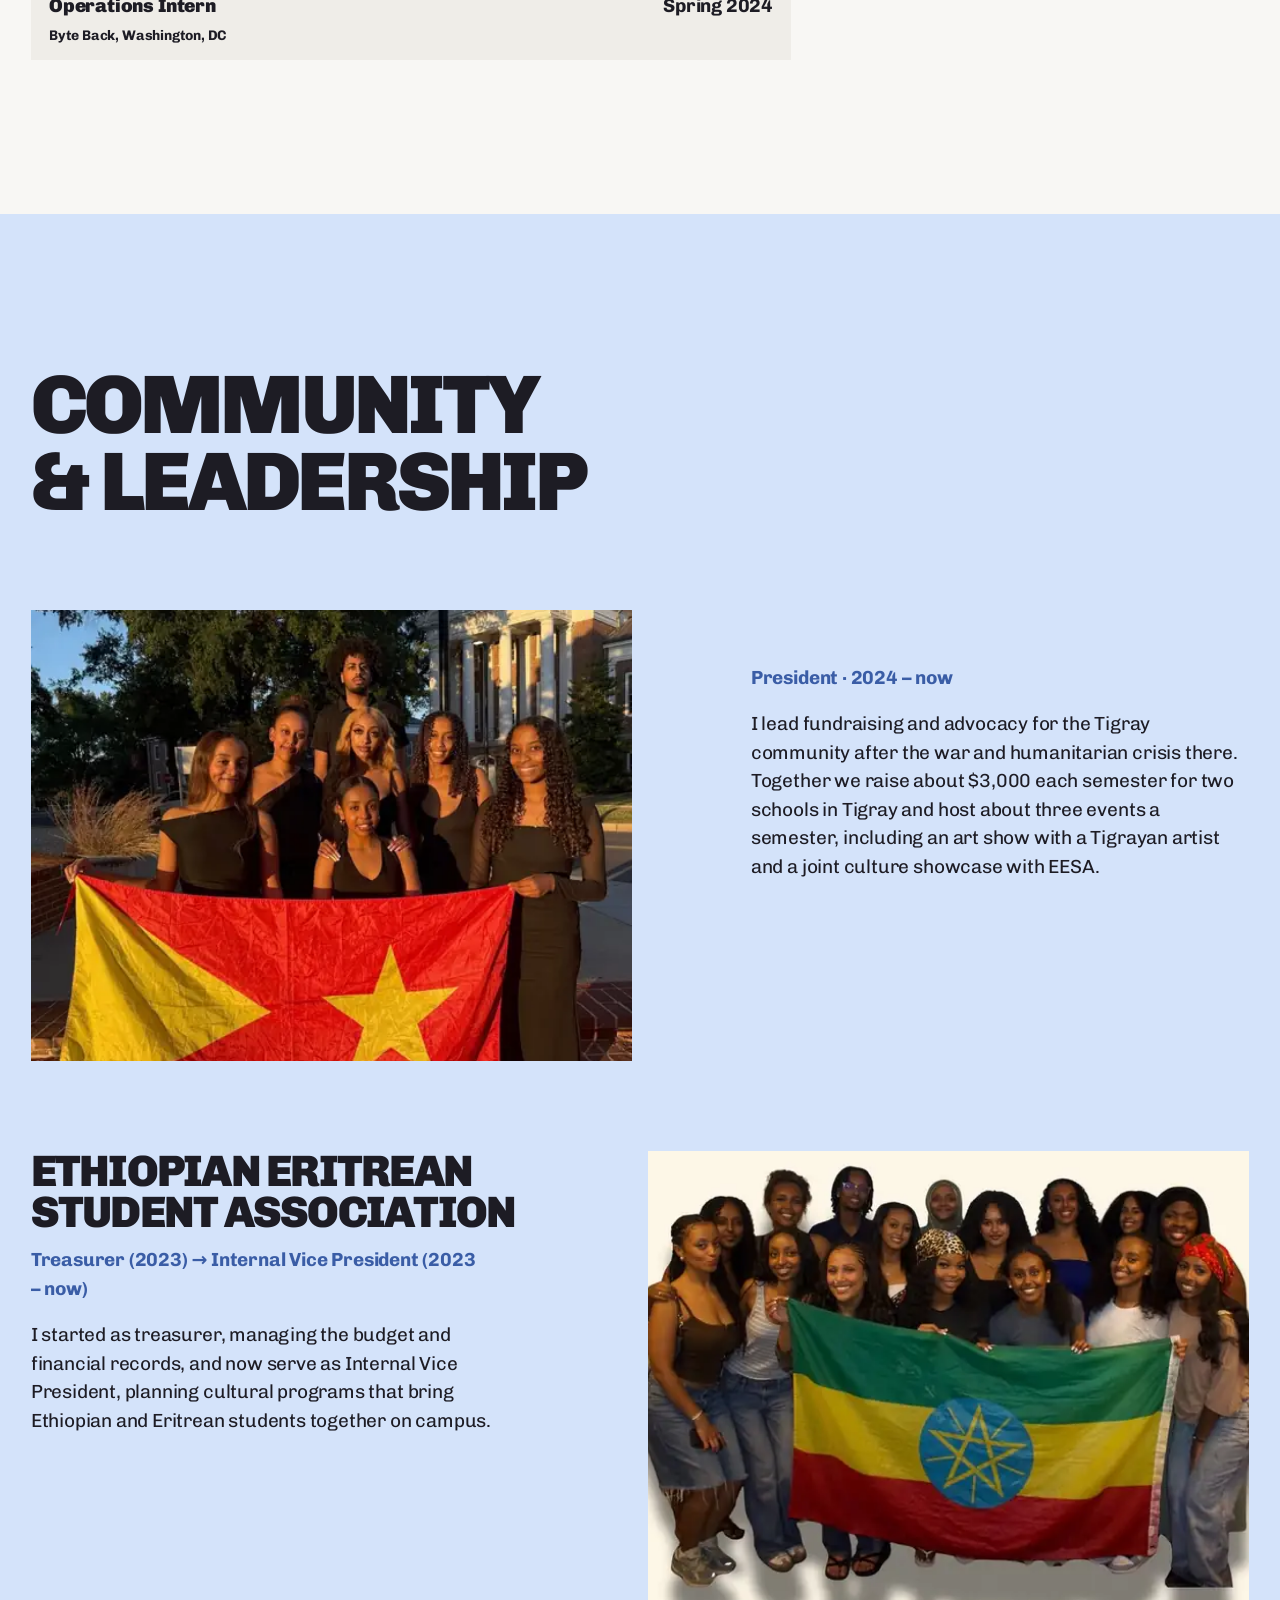
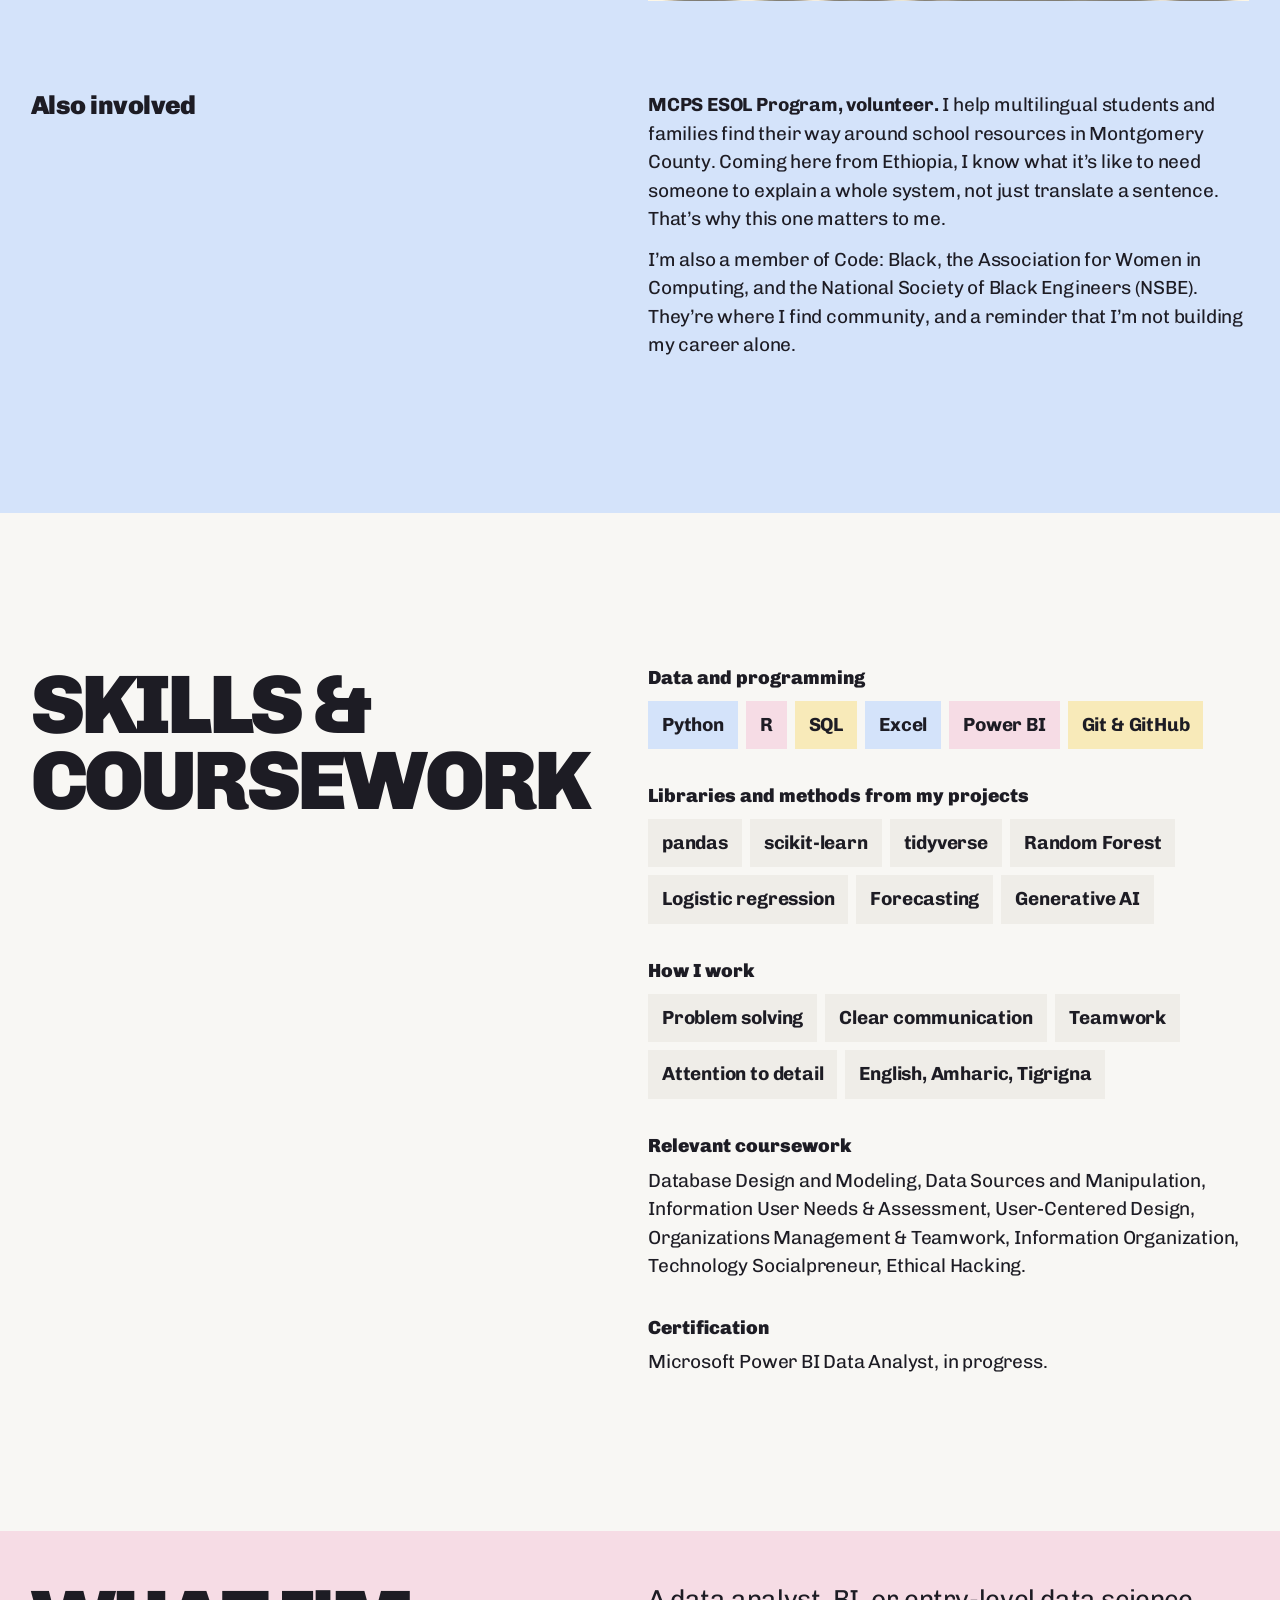
==== commit c6f93593: "Redesign portfolio: story-first layout, soft 3-color design, restyled charts, internship case study," ====
--- a/index.html
+++ b/index.html
@@ -1,205 +1,15 @@
-<!doctype html>
+<!DOCTYPE html>
 <html lang="en">
 <head>
-<meta charset="utf-8">
-<meta name="viewport" content="width=device-width, initial-scale=1, viewport-fit=cover">
-<meta name="description" content="Heaven Brhanu, Information Science at the University of Maryland. Resume, portfolio, and GitHub.">
-<title>Heaven Brhanu</title>
-<link rel="preconnect" href="https://fonts.googleapis.com">
-<link rel="preconnect" href="https://fonts.gstatic.com" crossorigin>
-<link rel="stylesheet" href="https://fonts.googleapis.com/css2?family=Fraunces:opsz,wght@9..144,600;9..144,700&family=DM+Sans:wght@400;500;700&display=swap">
-<style>
-:root{
-  --ground:#F7F4EE; --surface:#FFFFFF; --ink:#1B2A4A; --muted:#4A5468; --line:#DCD6CA;
-  --accent:#B87A24; --btn:#1B2A4A; --btn-ink:#F7F4EE; --btn2:#FFFFFF; --btn2-ink:#1B2A4A;
-}
-@media (prefers-color-scheme: dark){
-  :root:not([data-theme="light"]){
-    color-scheme:dark;
-    --ground:#141D33; --surface:#1B2742; --ink:#F2EEE6; --muted:#B4BACB; --line:#2F3C5C;
-    --accent:#E0A650; --btn:#F2EEE6; --btn-ink:#141D33; --btn2:#1B2742; --btn2-ink:#F2EEE6;
-  }
-}
-:root[data-theme="dark"]{
-  color-scheme:dark;
-  --ground:#141D33; --surface:#1B2742; --ink:#F2EEE6; --muted:#B4BACB; --line:#2F3C5C;
-  --accent:#E0A650; --btn:#F2EEE6; --btn-ink:#141D33; --btn2:#1B2742; --btn2-ink:#F2EEE6;
-}
-*{box-sizing:border-box}
-html{scroll-behavior:smooth}
-@media (prefers-reduced-motion: reduce){html{scroll-behavior:auto}}
-body{background:var(--ground);color:var(--ink);font-family:'DM Sans',system-ui,-apple-system,'Segoe UI',sans-serif;font-size:16px;line-height:1.55;padding-inline:20px}
-.wrap{max-width:640px;margin:0 auto}
-.intro{padding-block:56px 40px;display:flex;flex-direction:column;gap:18px}
-.bar{width:36px;height:3px;background:var(--accent);border-radius:2px}
-h1{font-family:'Fraunces',Georgia,serif;font-weight:700;font-size:clamp(40px,11vw,60px);line-height:1;letter-spacing:-0.5px;margin:0;text-wrap:balance}
-.role{margin:0;font-size:17px;font-weight:500;color:var(--muted)}
-.role strong{color:var(--ink);font-weight:700}
-.tag{margin:0;font-family:'Fraunces',Georgia,serif;font-weight:600;font-size:21px;color:var(--ink)}
-.actions{display:flex;flex-direction:column;gap:12px;padding-bottom:48px}
-.btn{display:flex;align-items:center;justify-content:space-between;gap:12px;min-height:60px;padding:0 22px;border-radius:14px;text-decoration:none;font-weight:700;font-size:18px;border:1.5px solid var(--ink);transition:transform .15s ease}
-.btn:hover{transform:translateY(-1px)}
-.btn:focus-visible{outline:3px solid var(--accent);outline-offset:3px}
-.btn.primary{background:var(--btn);color:var(--btn-ink)}
-.btn.secondary{background:var(--btn2);color:var(--btn2-ink)}
-.btn svg{flex-shrink:0}
-.btn small{display:block;font-weight:500;font-size:13px;opacity:.8}
-.resume{background:var(--surface);border:1px solid var(--line);border-radius:16px;padding:28px 22px;margin-bottom:48px;display:flex;flex-direction:column;gap:26px}
-.resume header{display:flex;flex-direction:column;gap:4px}
-.eyebrow{margin:0;font-size:12px;font-weight:700;letter-spacing:1.4px;text-transform:uppercase;color:var(--accent)}
-.resume h2{font-family:'Fraunces',Georgia,serif;font-size:28px;margin:0}
-.contact{margin:0;font-size:14px;color:var(--muted);word-break:break-word}
-section.part{display:flex;flex-direction:column;gap:12px}
-h3{margin:0;font-size:13px;font-weight:700;letter-spacing:1.4px;text-transform:uppercase;color:var(--ink);padding-bottom:6px;border-bottom:1.5px solid var(--line)}
-.item{display:flex;flex-direction:column;gap:4px}
-.item-head{display:flex;flex-wrap:wrap;justify-content:space-between;gap:2px 12px}
-.item-head b{font-size:16px}
-.item-head span{font-size:14px;color:var(--muted);font-variant-numeric:tabular-nums}
-.sub{margin:0;font-size:14px;font-style:italic;color:var(--muted)}
-ul{margin:0;padding-left:20px;display:flex;flex-direction:column;gap:4px}
-li{font-size:15px}
-p.plain{margin:0;font-size:15px}
-.chips{display:flex;flex-wrap:wrap;gap:8px}
-.chip{font-size:14px;font-weight:500;padding:4px 12px;border-radius:999px;border:1px solid var(--line);background:var(--ground)}
-.top{align-self:flex-start;font-size:14px;font-weight:700;color:var(--ink)}
-footer{padding-block:0 40px;font-size:13px;color:var(--muted);text-align:center}
-</style>
+<meta charset="UTF-8">
+<meta name="viewport" content="width=device-width, initial-scale=1.0">
+<title>Heaven Brhanu | Data Portfolio</title>
+<meta http-equiv="refresh" content="0; url=portfolio.html">
+<link rel="canonical" href="https://heavenb20.github.io/portfolio.html">
+<script>location.replace("portfolio.html")</script>
+<style>body{margin:0;background:#D4E3FA;color:#1D1C24;font-family:ui-sans-serif,system-ui,Arial,sans-serif;font-size:18px;padding:48px 24px}a{color:inherit;font-weight:700}</style>
 </head>
 <body>
-
-<div class="wrap">
-  <div class="intro">
-    <div class="bar"></div>
-    <h1>Heaven Brhanu</h1>
-    <p class="role"><strong>Information Science</strong> · University of Maryland</p>
-    <p class="tag">Finding the story in data.</p>
-  </div>
-
-  <nav class="actions" aria-label="Choose what to see">
-    <a class="btn primary" href="#resume" id="go-resume">
-      <span>View my resume<small>Projects, experience &amp; leadership</small></span>
-      <svg width="22" height="22" viewBox="0 0 24 24" fill="none" stroke="currentColor" stroke-width="2" stroke-linecap="round" stroke-linejoin="round" aria-hidden="true"><path d="M12 5v14M5 12l7 7 7-7"/></svg>
-    </a>
-    <a class="btn secondary" href="portfolio.html" id="go-portfolio">
-      <span>Explore my portfolio<small>Projects in depth, my story &amp; leadership</small></span>
-      <svg width="22" height="22" viewBox="0 0 24 24" fill="none" stroke="currentColor" stroke-width="2" stroke-linecap="round" stroke-linejoin="round" aria-hidden="true"><path d="M5 12h14M13 5l7 7-7 7"/></svg>
-    </a>
-    <a class="btn secondary" href="https://github.com/Heavenb20"  id="go-github">
-      <span>See my GitHub<small>github.com/Heavenb20</small></span>
-      <svg width="22" height="22" viewBox="0 0 24 24" fill="none" stroke="currentColor" stroke-width="2" stroke-linecap="round" stroke-linejoin="round" aria-hidden="true"><path d="M7 17 17 7M8 7h9v9"/></svg>
-    </a>
-  </nav>
-
-  <article class="resume" id="resume">
-    <header>
-      <p class="eyebrow">Resume</p>
-      <h2>Heaven Brhanu</h2>
-      <p class="contact">Silver Spring, MD · Heavenbrhanu30@gmail.com · 667-273-1581</p>
-    </header>
-
-    <section class="part">
-      <h3>Summary</h3>
-      <p class="plain">Information Science student at the University of Maryland who loves finding the story in data and turning it into something people can act on. A natural multitasker who thrives in fast-paced, team-driven environments, stays calm under pressure, and enjoys solving the problems others would rather avoid. Raised across two continents and fluent in three languages, brings curiosity, a strong work ethic, and the ability to connect with just about anyone.</p>
-    </section>
-
-    <section class="part">
-      <h3>Education</h3>
-      <div class="item">
-        <div class="item-head"><b>University of Maryland, College Park</b><span>College Park, MD</span></div>
-        <p class="sub">B.S. Information Science · Minor: Technology Entrepreneurship and Corporate Innovation · GPA 3.5+</p>
-        <p class="plain"><b>Coursework:</b> Database Design and Modeling, Data Sources and Manipulation, Information User Needs &amp; Assessment, User-Centered Design, Organizations Management &amp; Teamwork, Information Organization, Technology Socialpreneur, Ethical Hacking</p>
-        <p class="plain"><b>Certification:</b> Microsoft Power BI Data Analyst (in progress)</p>
-      </div>
-    </section>
-
-    <section class="part">
-      <h3>Skills</h3>
-      <div class="chips">
-        <span class="chip">Python</span><span class="chip">R</span><span class="chip">SQL</span><span class="chip">Excel</span><span class="chip">Power BI</span><span class="chip">Git/GitHub</span><span class="chip">Random Forest</span><span class="chip">Logistic regression</span><span class="chip">Forecasting</span><span class="chip">Generative AI</span>
-      </div>
-    </section>
-
-    <section class="part">
-      <h3>Data Projects</h3>
-      <div class="item">
-        <div class="item-head"><b><a href="https://github.com/Heavenb20/ai-review-insights" style="color:inherit">AI Review Insights Tool</a></b><span>Python, pandas, generative AI</span></div>
-        <ul>
-          <li>Turned 22,600+ customer reviews into department-level insight reports using a local AI model, with no paid API costs.</li>
-          <li>Built a code-based fact check that caught the AI misreporting sizing trends in its summaries.</li>
-        </ul>
-      </div>
-      <div class="item">
-        <div class="item-head"><b><a href="https://github.com/Heavenb20/purchase-intent-classification" style="color:inherit">Purchase Intent Classification</a></b><span>Python, scikit-learn</span></div>
-        <ul><li>Predicted purchases from 12,300 sessions with a Random Forest (0.93 ROC-AUC), catching 77% of buyers when only 15.5% of sessions converted.</li></ul>
-      </div>
-      <div class="item">
-        <div class="item-head"><b><a href="https://github.com/Heavenb20/retail-sales-staffing-forecast" style="color:inherit">Retail Sales Staffing Forecast</a></b><span>Python, scikit-learn</span></div>
-        <ul><li>Forecast weekly sales for 45 Walmart stores (421K records) within 4.8% average error, then turned the forecasts into staffing tiers.</li></ul>
-      </div>
-      <div class="item">
-        <div class="item-head"><b><a href="https://github.com/Heavenb20/okc-four-factors" style="color:inherit">OKC Thunder Four Factors Analysis</a></b><span>R, tidyverse</span></div>
-        <ul><li>Modeled 329 games with logistic regression and found shooting on both ends drives wins, with defense close behind offense.</li></ul>
-      </div>
-    </section>
-
-    <section class="part">
-      <h3>Experience</h3>
-      <div class="item">
-        <div class="item-head"><b>Data Analyst Intern</b><span>Summer 2026</span></div>
-        <p class="sub">National League of Cities</p>
-        <ul>
-          <li>Interviewed stakeholders to understand and document their business intelligence needs for website traffic and internal SharePoint reporting.</li>
-          <li>Reviewed the organization's Power BI environment, looking at how reports were organized and how easy they were to use for decision-making.</li>
-          <li>Built a data stewardship process, including an organizational strategy and change management steps, to keep reports organized and up to date.</li>
-          <li>Presented an executive summary of findings and recommendations to leadership, and delivered a final report on the project.</li>
-        </ul>
-      </div>
-      <div class="item">
-        <div class="item-head"><b>Registered Behavior Technician</b><span>Oct 2024 – Present</span></div>
-        <p class="sub">Behavioral Framework</p>
-        <ul>
-          <li>Deliver one-on-one behavior therapy to a caseload of about 3 clients, following individualized treatment plans.</li>
-          <li>Collect and record data every session to track progress, giving supervisors the numbers they use to adjust treatment.</li>
-          <li>Communicate progress clearly with families and the clinical team.</li>
-        </ul>
-      </div>
-      <div class="item">
-        <div class="item-head"><b>Shift Leader</b><span>Jul 2025 – Present</span></div>
-        <p class="sub">Starbucks</p>
-        <ul>
-          <li>Plan team positions and breaks around peak traffic, adjusting in real time to keep service fast during rushes.</li>
-          <li>Run cash counts and end-of-shift reconciliations, tracking down and resolving discrepancies.</li>
-          <li>Jump in wherever the team needs support, from the register to the bar, and help new baristas get up to speed.</li>
-        </ul>
-      </div>
-      <div class="item">
-        <div class="item-head"><b>Sales Representative</b><span>Aug 2022 – Oct 2024</span></div>
-        <p class="sub">NYN Media, San Francisco, CA</p>
-        <ul><li>Reached out to prospective clients, presented offerings, and followed up to close sales.</li></ul>
-      </div>
-      <p class="plain"><b>Additional experience:</b> Leasing Office Assistant, Escher Apartments; Cashier, Tropical Smoothie Cafe; Shift Supervisor, Bambu Desserts; Packaging Technician, Mekelle, Ethiopia; Construction Intern, Habcon Construction</p>
-    </section>
-
-    <section class="part">
-      <h3>Leadership &amp; Involvement</h3>
-      <div class="item">
-        <div class="item-head"><b>President, People for Tigray (P4T)</b><span>2024 – Present</span></div>
-        <ul>
-          <li>Lead fundraising that raises about $3,000 per semester to support two schools in Tigray.</li>
-          <li>Organize about 3 events per semester, including an art show with a Tigrayan artist and a joint culture showcase with EESA.</li>
-        </ul>
-      </div>
-      <div class="item">
-        <div class="item-head"><b>Internal Vice President (prev. Treasurer), Ethiopian Eritrean Student Association (EESA)</b><span>2023 – Present</span></div>
-      </div>
-      <p class="plain"><b>Also:</b> Peer Tutor, UMD guided study sessions; Volunteer, MCPS ESOL program; Member, Code: Black and Association for Women in Computing; UMD club soccer</p>
-    </section>
-
-    <a class="top" href="#go-resume">Back to top</a>
-  </article>
-
-  <footer>Thanks for stopping by. I'd love to hear from you: Heavenbrhanu30@gmail.com</footer>
-</div>
-
+<p>Heaven Brhanu&rsquo;s portfolio has moved. <a href="portfolio.html">Go to the portfolio</a></p>
 </body>
 </html>
